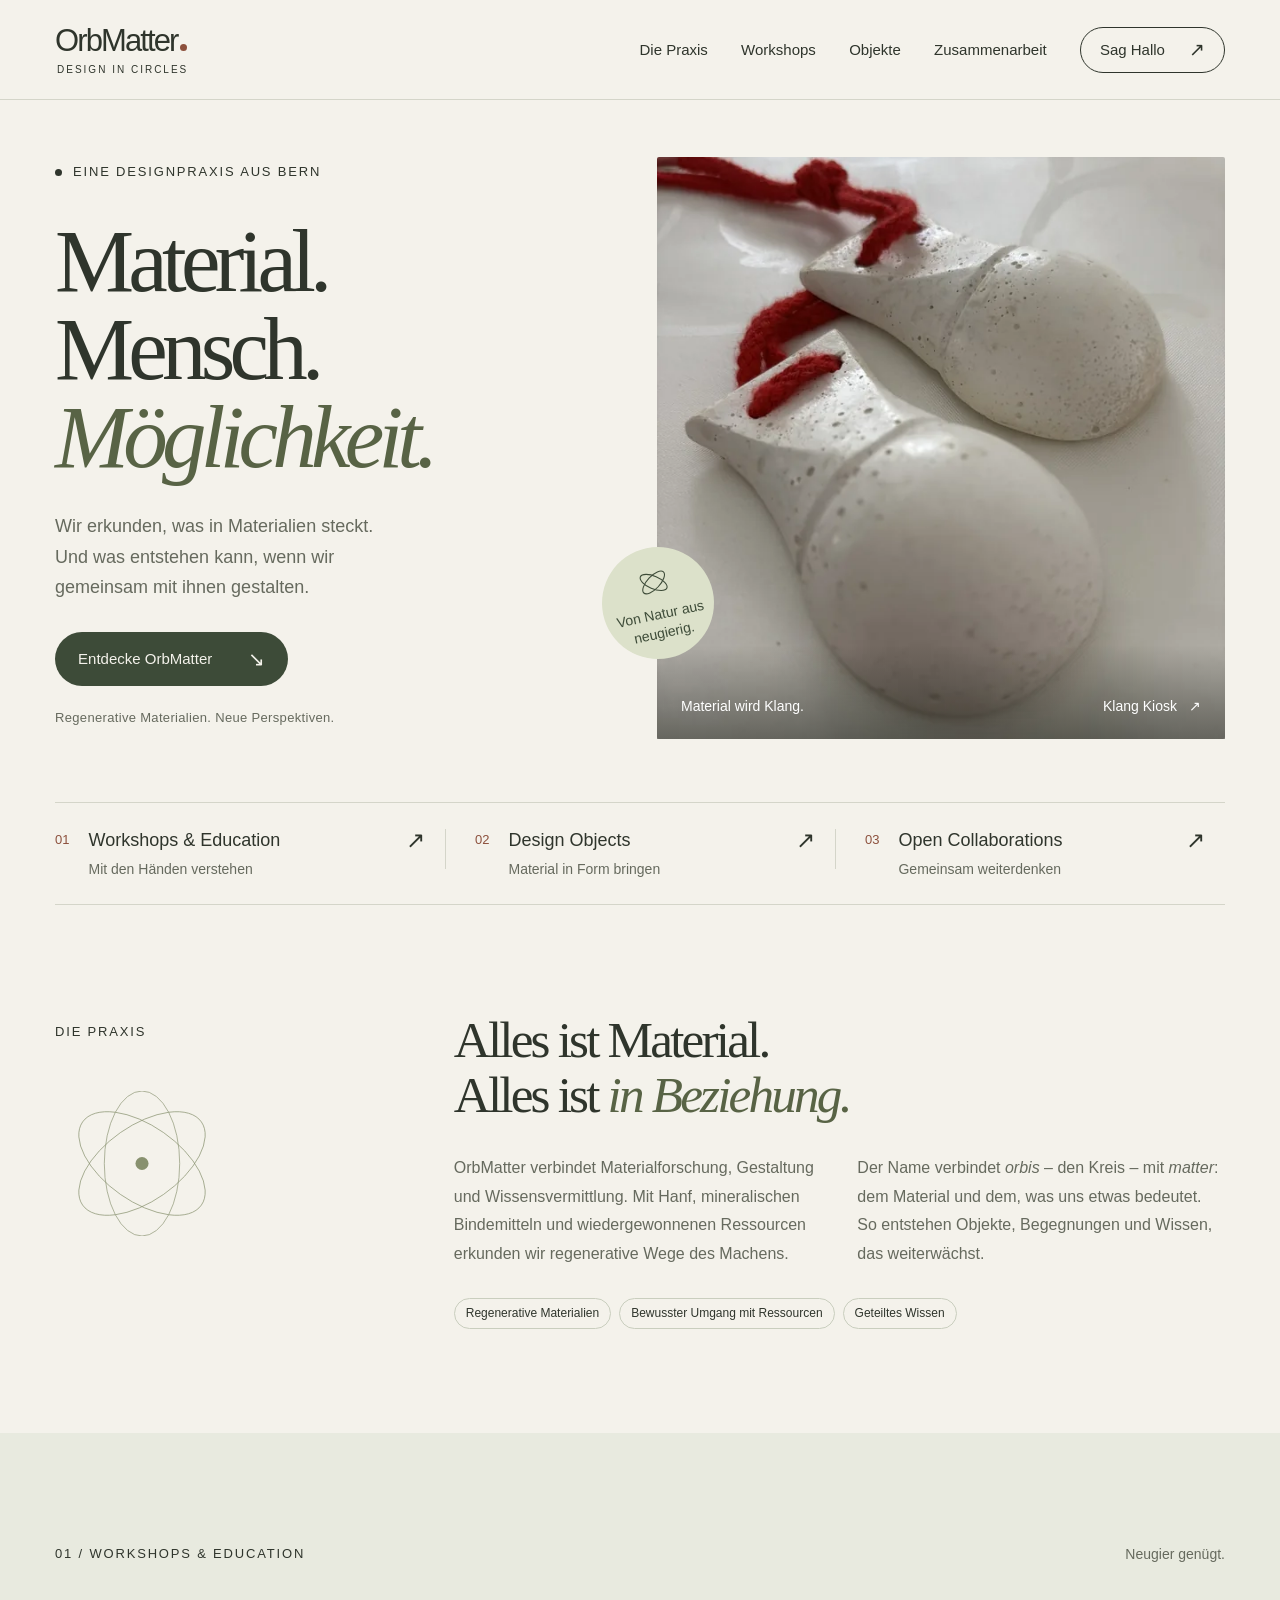
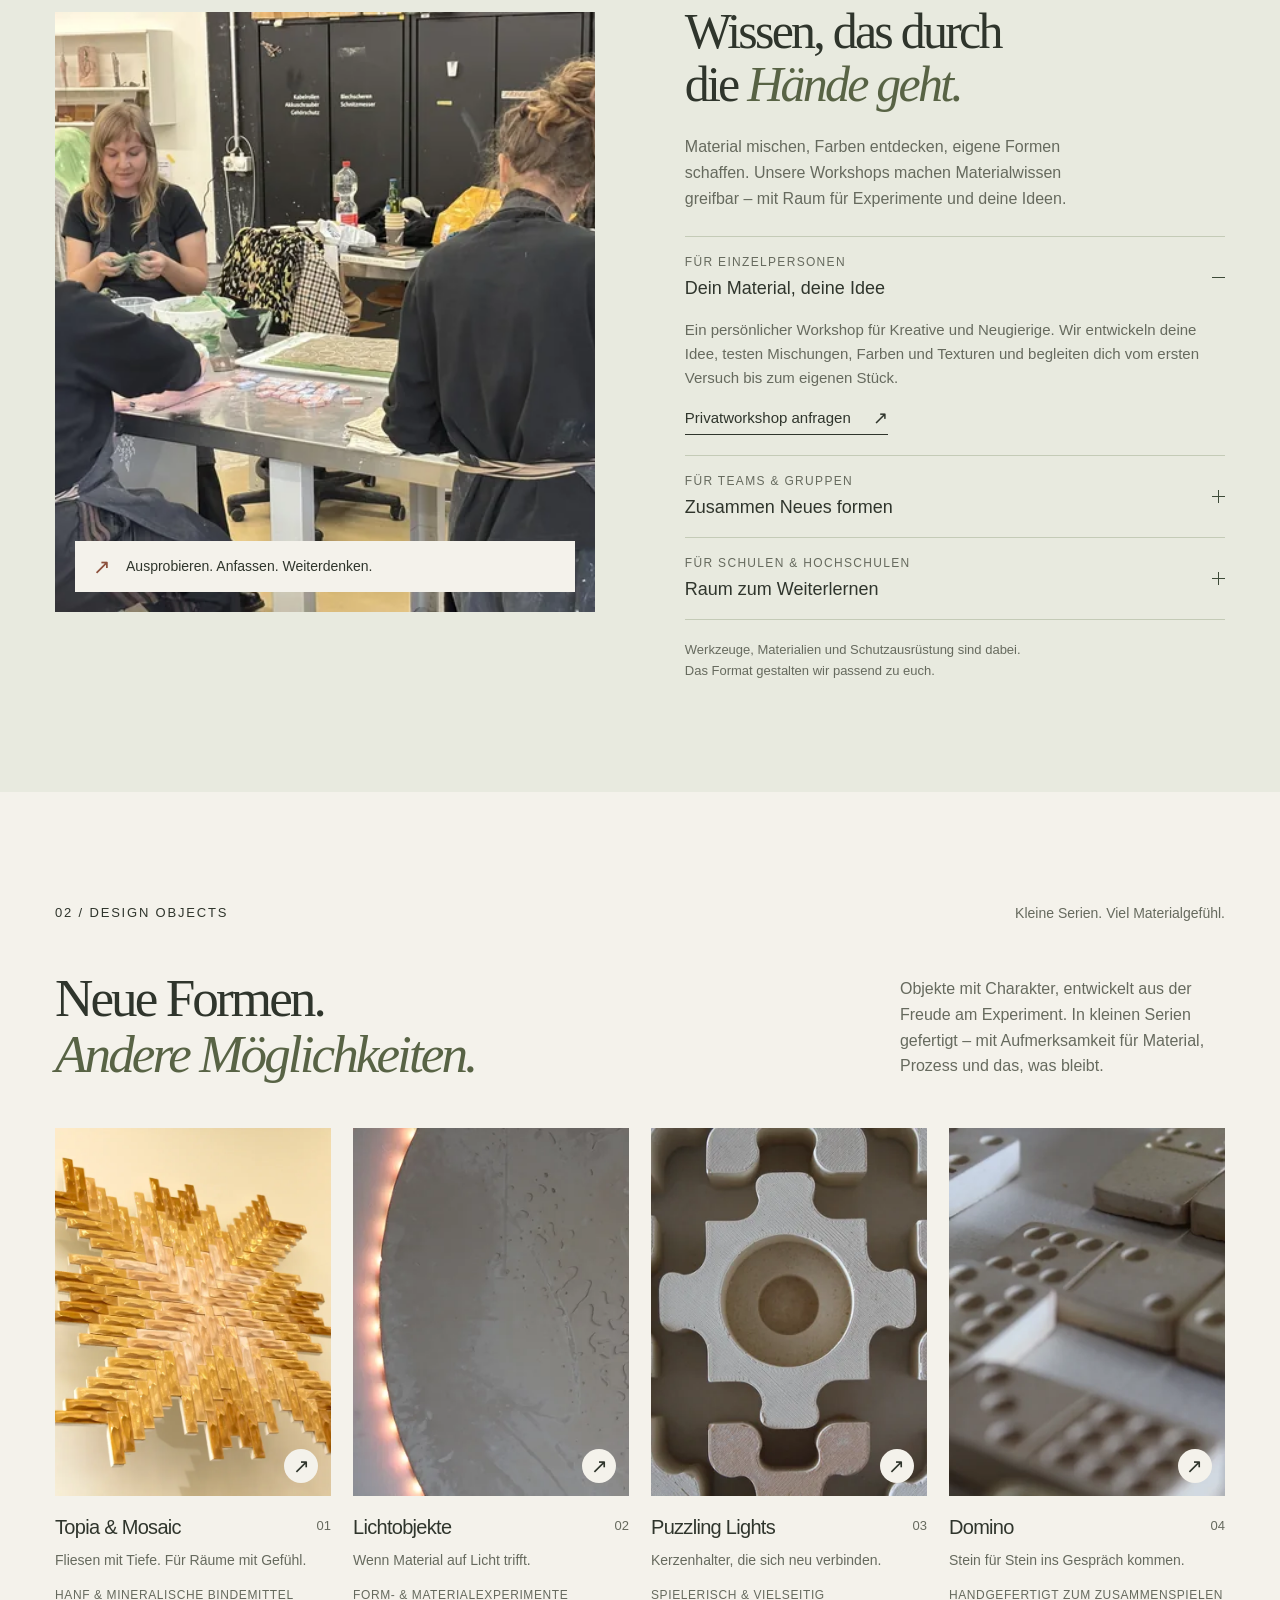
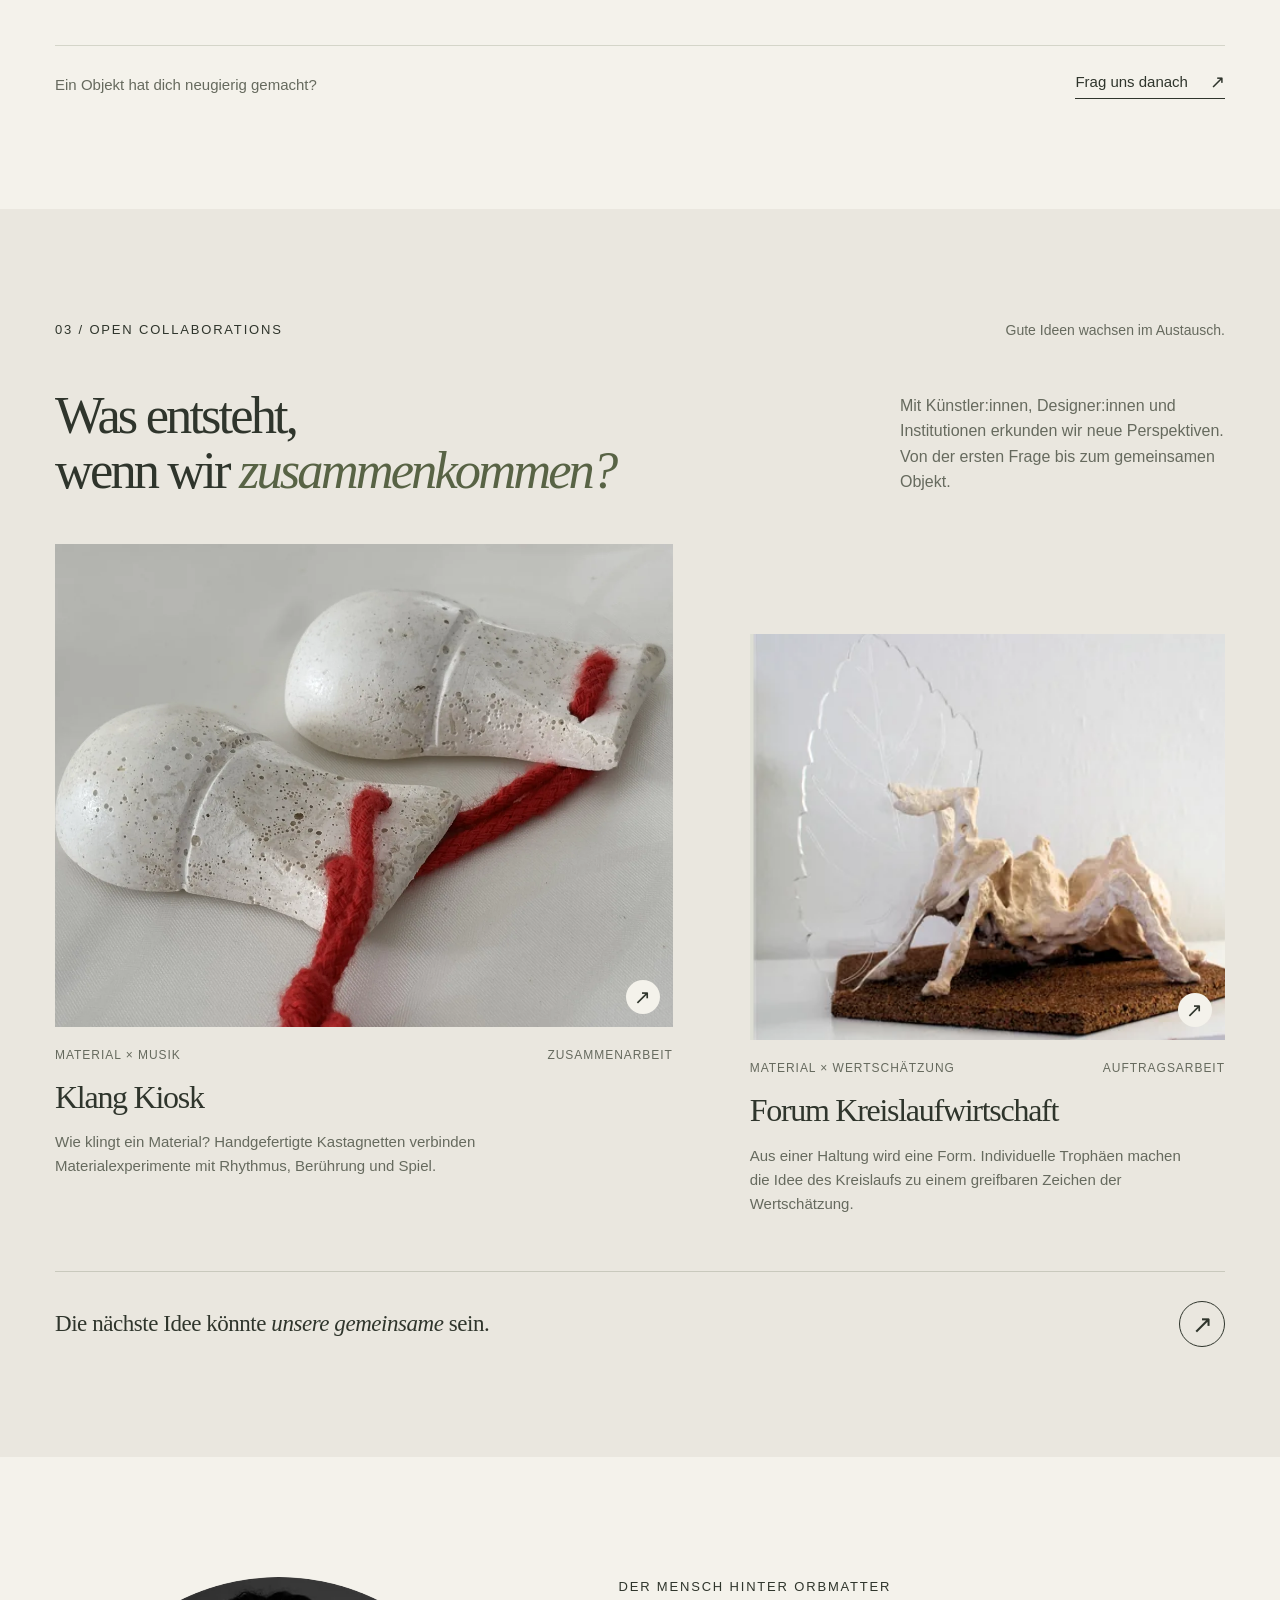
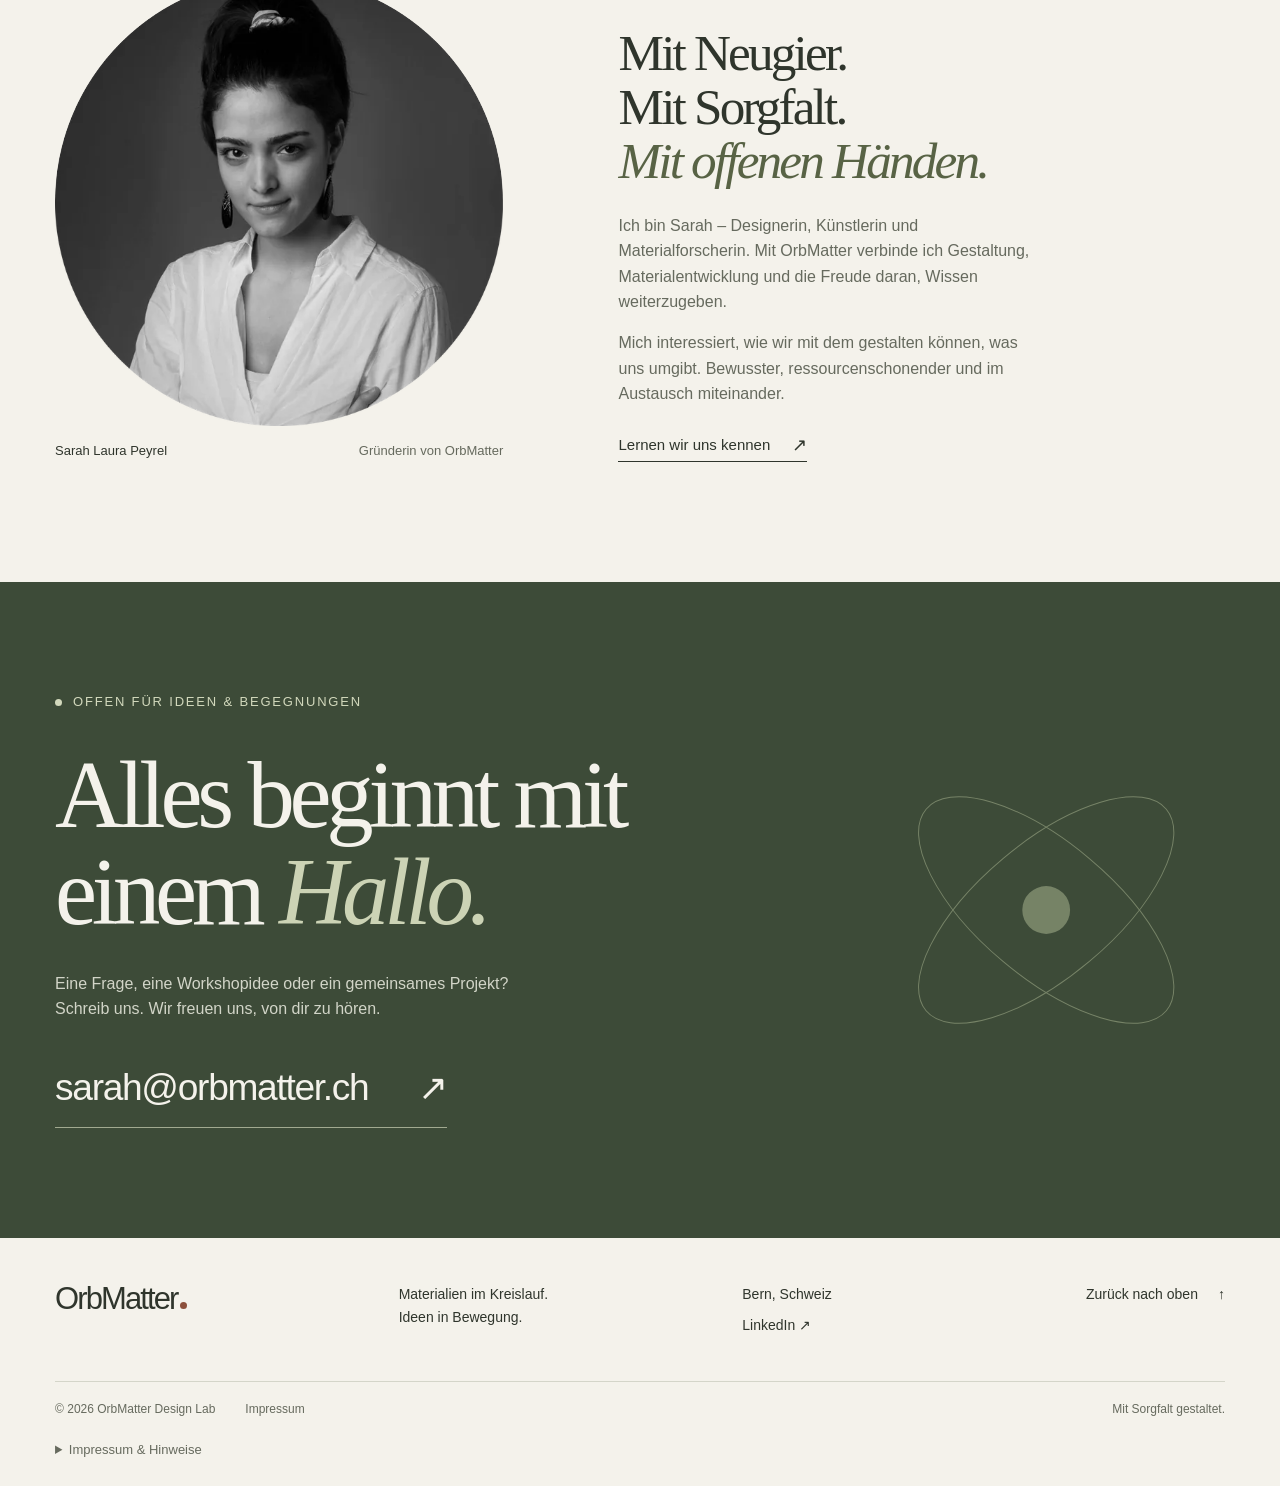
==== index.html @ bc2c63b6 "init" ====
<!doctype html>
<html lang="de-CH">
<head>
  <meta charset="utf-8">
  <meta name="viewport" content="width=device-width, initial-scale=1">
  <meta name="theme-color" content="#f4f2eb">
  <title>OrbMatter — Material. Mensch. Möglichkeit.</title>
  <meta name="description" content="OrbMatter ist eine Designpraxis in Bern. Entdecke Workshops, Designobjekte und kreative Zusammenarbeit rund um regenerative Materialien.">
  <meta property="og:type" content="website">
  <meta property="og:locale" content="de_CH">
  <meta property="og:title" content="OrbMatter — Material. Mensch. Möglichkeit.">
  <meta property="og:description" content="Regenerative Materialien. Gemeinsames Lernen. Neue Perspektiven. Eine Designpraxis aus Bern.">
  <link rel="icon" href="assets/favicon.svg" type="image/svg+xml">
  <link rel="stylesheet" href="styles.css">
  <script src="script.js" defer></script>
</head>
<body>
  <a class="skip-link" href="#main">Zum Inhalt springen</a>
  <header class="site-header">
    <a class="brand" href="#start" aria-label="OrbMatter — Startseite">OrbMatter<span class="brand-dot" aria-hidden="true"></span><span class="brand-sub">DESIGN IN CIRCLES</span></a>
    <button class="menu-toggle" type="button" aria-expanded="false" aria-controls="navigation"><span>Menü</span><span class="menu-icon" aria-hidden="true"></span></button>
    <nav class="navigation" id="navigation" aria-label="Hauptnavigation">
      <a href="#praxis">Die Praxis</a>
      <a href="#workshops">Workshops</a>
      <a href="#objekte">Objekte</a>
      <a href="#zusammenarbeit">Zusammenarbeit</a>
      <a class="nav-contact" href="#kontakt">Sag Hallo <span aria-hidden="true">↗</span></a>
    </nav>
  </header>

  <main id="main">
    <section class="hero section-shell" id="start" aria-labelledby="hero-title">
      <div class="hero-copy">
        <p class="eyebrow"><span class="status-dot" aria-hidden="true"></span> Eine Designpraxis aus Bern</p>
        <h1 id="hero-title">Material.<br>Mensch.<br><em>Möglichkeit.</em></h1>
        <p class="hero-intro">Wir erkunden, was in Materialien steckt.<br>Und was entstehen kann, wenn wir<br class="desktop-break"> gemeinsam mit ihnen gestalten.</p>
        <a class="button button-dark" href="#angebote">Entdecke OrbMatter <span aria-hidden="true">↘</span></a>
        <p class="hero-note">Regenerative Materialien. Neue Perspektiven.</p>
      </div>
      <figure class="hero-visual">
        <img src="assets/images/klang-kiosk-portrait.webp" srcset="assets/images/klang-kiosk-portrait-640.webp 640w, assets/images/klang-kiosk-portrait.webp 1280w" sizes="(max-width: 760px) 100vw, 50vw" alt="Handgefertigte, hell gesprenkelte Kastagnetten mit roter Kordel für Klang Kiosk" width="1280" height="1707" fetchpriority="high">
        <figcaption><span>Material wird Klang.</span><a href="#zusammenarbeit">Klang Kiosk <span aria-hidden="true">↗</span></a></figcaption>
        <div class="round-note" aria-hidden="true"><svg viewBox="0 0 40 40"><ellipse cx="20" cy="20" rx="16" ry="7" transform="rotate(-35 20 20)"/><ellipse cx="20" cy="20" rx="16" ry="7" transform="rotate(35 20 20)"/></svg><span>Von Natur aus<br>neugierig.</span></div>
      </figure>
    </section>

    <nav class="practice-links section-shell" id="angebote" aria-label="Unsere drei Bereiche">
      <a href="#workshops"><span class="index">01</span><span>Workshops &amp; Education<small>Mit den Händen verstehen</small></span><span class="link-arrow" aria-hidden="true">↗</span></a>
      <a href="#objekte"><span class="index">02</span><span>Design Objects<small>Material in Form bringen</small></span><span class="link-arrow" aria-hidden="true">↗</span></a>
      <a href="#zusammenarbeit"><span class="index">03</span><span>Open Collaborations<small>Gemeinsam weiterdenken</small></span><span class="link-arrow" aria-hidden="true">↗</span></a>
    </nav>

    <section class="philosophy section-shell section-space" id="praxis" aria-labelledby="praxis-title">
      <div class="section-aside"><p class="eyebrow">Die Praxis</p><svg class="orbit-drawing" viewBox="0 0 240 200" aria-hidden="true"><ellipse cx="120" cy="100" rx="100" ry="52" transform="rotate(-35 120 100)"/><ellipse cx="120" cy="100" rx="100" ry="52" transform="rotate(35 120 100)"/><ellipse cx="120" cy="100" rx="100" ry="52" transform="rotate(90 120 100)"/><circle cx="120" cy="100" r="9"/></svg></div>
      <div class="philosophy-copy"><h2 id="praxis-title">Alles ist Material.<br>Alles ist <em>in Beziehung.</em></h2><div class="philosophy-columns"><p>OrbMatter verbindet Materialforschung, Gestaltung und Wissensvermittlung. Mit Hanf, mineralischen Bindemitteln und wiedergewonnenen Ressourcen erkunden wir regenerative Wege des Machens.</p><p>Der Name verbindet <em>orbis</em> – den Kreis – mit <em>matter</em>: dem Material und dem, was uns etwas bedeutet. So entstehen Objekte, Begegnungen und Wissen, das weiterwächst.</p></div><div class="material-tags"><span>Regenerative Materialien</span><span>Bewusster Umgang mit Ressourcen</span><span>Geteiltes Wissen</span></div></div>
    </section>

    <section class="workshops section-space" id="workshops" aria-labelledby="workshops-title">
      <div class="section-shell">
        <div class="section-heading"><p class="eyebrow">01 / Workshops &amp; Education</p><span class="small-note">Neugier genügt.</span></div>
        <div class="workshop-layout">
          <div class="workshop-visual"><img src="assets/images/workshop-group.webp" srcset="assets/images/workshop-group-640.webp 640w, assets/images/workshop-group.webp 1280w" sizes="(max-width: 760px) 100vw, 45vw" alt="Teilnehmende erkunden Materialien gemeinsam am Arbeitstisch im Atelier" width="1280" height="960" loading="lazy"><div class="photo-note"><span class="tiny-orbit" aria-hidden="true">↗</span> Ausprobieren. Anfassen. Weiterdenken.</div></div>
          <div class="workshop-copy"><h2 id="workshops-title">Wissen, das durch<br>die <em>Hände geht.</em></h2><p>Material mischen, Farben entdecken, eigene Formen schaffen. Unsere Workshops machen Materialwissen greifbar – mit Raum für Experimente und deine Ideen.</p>
            <div class="workshop-options">
              <details open><summary><span><small>Für Einzelpersonen</small>Dein Material, deine Idee</span><span class="details-icon" aria-hidden="true"></span></summary><div class="details-content"><p>Ein persönlicher Workshop für Kreative und Neugierige. Wir entwickeln deine Idee, testen Mischungen, Farben und Texturen und begleiten dich vom ersten Versuch bis zum eigenen Stück.</p><a class="text-link" href="mailto:sarah@orbmatter.ch?subject=Anfrage%20Privatworkshop">Privatworkshop anfragen <span aria-hidden="true">↗</span></a></div></details>
              <details><summary><span><small>Für Teams &amp; Gruppen</small>Zusammen Neues formen</span><span class="details-icon" aria-hidden="true"></span></summary><div class="details-content"><p>Ein gemeinsames Materialerlebnis für Teams, Unternehmen und Organisationen. In Gruppen von 5 bis 10 Personen erkundet ihr Hanf und mineralische Materialien, experimentiert mit Farbe und gestaltet eigene Objekte.</p><a class="text-link" href="mailto:sarah@orbmatter.ch?subject=Anfrage%20Gruppenworkshop">Gruppenworkshop anfragen <span aria-hidden="true">↗</span></a></div></details>
              <details><summary><span><small>Für Schulen &amp; Hochschulen</small>Raum zum Weiterlernen</span><span class="details-icon" aria-hidden="true"></span></summary><div class="details-content"><p>Modulare Bildungsangebote zwischen Design, Materialforschung und Kreislaufdenken. Inhalte, Dauer und Methoden stimmen wir auf eure Zielgruppe und Lernziele ab.</p><a class="text-link" href="mailto:sarah@orbmatter.ch?subject=Anfrage%20Bildungsangebot">Bildungsangebot anfragen <span aria-hidden="true">↗</span></a></div></details>
            </div>
            <p class="workshop-footnote">Werkzeuge, Materialien und Schutzausrüstung sind dabei.<br>Das Format gestalten wir passend zu euch.</p>
          </div>
        </div>
      </div>
    </section>

    <section class="objects section-shell section-space" id="objekte" aria-labelledby="objects-title">
      <div class="section-heading"><p class="eyebrow">02 / Design Objects</p><span class="small-note">Kleine Serien. Viel Materialgefühl.</span></div>
      <div class="intro-row"><h2 id="objects-title">Neue Formen.<br><em>Andere Möglichkeiten.</em></h2><p>Objekte mit Charakter, entwickelt aus der Freude am Experiment. In kleinen Serien gefertigt – mit Aufmerksamkeit für Material, Prozess und das, was bleibt.</p></div>
      <div class="object-grid">
        <article class="object-card"><a class="image-link" href="assets/images/topia.webp" data-gallery="topia" aria-label="Topia — Bilder und Details ansehen"><img src="assets/images/topia.webp" srcset="assets/images/topia-640.webp 640w, assets/images/topia.webp 1280w" sizes="(max-width: 600px) 85vw, (max-width: 1000px) 44vw, 23vw" alt="Skulpturale Topia-Fliesen als sternförmige Wandkomposition" width="1280" height="853" loading="lazy"><span class="image-action" aria-hidden="true">↗</span></a><div class="object-title"><h3>Topia &amp; Mosaic</h3><span>01</span></div><p>Fliesen mit Tiefe. Für Räume mit Gefühl.</p><span class="object-material">Hanf &amp; mineralische Bindemittel</span></article>
        <article class="object-card"><a class="image-link" href="assets/images/lighting.webp" data-gallery="lighting" aria-label="Lichtobjekte — Bilder und Details ansehen"><img src="assets/images/lighting.webp" srcset="assets/images/lighting-640.webp 640w, assets/images/lighting.webp 1280w" sizes="(max-width: 600px) 85vw, (max-width: 1000px) 44vw, 23vw" alt="Experimentelles Lichtobjekt aus der Designpraxis von OrbMatter" width="1280" height="853" loading="lazy"><span class="image-action" aria-hidden="true">↗</span></a><div class="object-title"><h3>Lichtobjekte</h3><span>02</span></div><p>Wenn Material auf Licht trifft.</p><span class="object-material">Form- &amp; Materialexperimente</span></article>
        <article class="object-card"><a class="image-link" href="assets/images/puzzling-lights.webp" data-gallery="puzzling" aria-label="Puzzling Lights — Bilder und Details ansehen"><img src="assets/images/puzzling-lights.webp" srcset="assets/images/puzzling-lights-640.webp 640w, assets/images/puzzling-lights.webp 1280w" sizes="(max-width: 600px) 85vw, (max-width: 1000px) 44vw, 23vw" alt="Helle, ineinandergreifende Kerzenhalter mit organischen Puzzleformen" width="1280" height="853" loading="lazy"><span class="image-action" aria-hidden="true">↗</span></a><div class="object-title"><h3>Puzzling Lights</h3><span>03</span></div><p>Kerzenhalter, die sich neu verbinden.</p><span class="object-material">Spielerisch &amp; vielseitig</span></article>
        <article class="object-card"><a class="image-link" href="assets/images/domino.webp" data-gallery="domino" aria-label="Domino — Bilder und Details ansehen"><img src="assets/images/domino.webp" srcset="assets/images/domino-640.webp 640w, assets/images/domino.webp 1280w" sizes="(max-width: 600px) 85vw, (max-width: 1000px) 44vw, 23vw" alt="Handgefertigte Dominosteine mit hellen, taktilen Oberflächen" width="1280" height="853" loading="lazy"><span class="image-action" aria-hidden="true">↗</span></a><div class="object-title"><h3>Domino</h3><span>04</span></div><p>Stein für Stein ins Gespräch kommen.</p><span class="object-material">Handgefertigt zum Zusammenspielen</span></article>
      </div>
      <div class="objects-footer"><p>Ein Objekt hat dich neugierig gemacht?</p><a class="text-link" href="mailto:sarah@orbmatter.ch?subject=Anfrage%20Designobjekte">Frag uns danach <span aria-hidden="true">↗</span></a></div>
    </section>

    <section class="collaborations section-space" id="zusammenarbeit" aria-labelledby="collab-title">
      <div class="section-shell"><div class="section-heading"><p class="eyebrow">03 / Open Collaborations</p><span class="small-note">Gute Ideen wachsen im Austausch.</span></div>
        <div class="intro-row"><h2 id="collab-title">Was entsteht,<br>wenn wir <em>zusammenkommen?</em></h2><p>Mit Künstler:innen, Designer:innen und Institutionen erkunden wir neue Perspektiven. Von der ersten Frage bis zum gemeinsamen Objekt.</p></div>
        <div class="collab-grid">
          <article class="collab-card"><a class="image-link" href="assets/images/klang-kiosk.webp" data-gallery="klang" aria-label="Klang Kiosk — Projektbilder ansehen"><img src="assets/images/klang-kiosk.webp" srcset="assets/images/klang-kiosk-640.webp 640w, assets/images/klang-kiosk.webp 1280w" sizes="(max-width: 760px) 100vw, 56vw" alt="Zwei handgefertigte Kastagnetten mit roten Kordeln für Klang Kiosk" width="1280" height="960" loading="lazy"><span class="image-action" aria-hidden="true">↗</span></a><div class="project-meta"><span>Material × Musik</span><span>Zusammenarbeit</span></div><h3>Klang Kiosk</h3><p>Wie klingt ein Material? Handgefertigte Kastagnetten verbinden Materialexperimente mit Rhythmus, Berührung und Spiel.</p></article>
          <article class="collab-card collab-card-offset"><a class="image-link" href="assets/images/trophies.webp" data-gallery="trophies" aria-label="Forum Kreislaufwirtschaft — Projektbilder ansehen"><img src="assets/images/trophies.webp" srcset="assets/images/trophies-640.webp 640w, assets/images/trophies.webp 1280w" sizes="(max-width: 760px) 100vw, 36vw" alt="Skulpturales Trophy Design von OrbMatter für das Forum Kreislaufwirtschaft" width="1280" height="720" loading="lazy"><span class="image-action" aria-hidden="true">↗</span></a><div class="project-meta"><span>Material × Wertschätzung</span><span>Auftragsarbeit</span></div><h3>Forum Kreislaufwirtschaft</h3><p>Aus einer Haltung wird eine Form. Individuelle Trophäen machen die Idee des Kreislaufs zu einem greifbaren Zeichen der Wertschätzung.</p></article>
        </div>
        <a class="collab-invitation" href="mailto:sarah@orbmatter.ch?subject=Idee%20f%C3%BCr%20eine%20Zusammenarbeit"><span>Die nächste Idee könnte <em>unsere gemeinsame</em> sein.</span><span class="circle-arrow" aria-hidden="true">↗</span></a>
      </div>
    </section>

    <section class="about section-shell section-space" aria-labelledby="about-title">
      <figure class="founder-photo"><img src="assets/images/sarah-peyrel.webp" srcset="assets/images/sarah-peyrel-640.webp 640w, assets/images/sarah-peyrel.webp 1280w" sizes="(max-width: 760px) 90vw, 34vw" alt="Sarah Laura Peyrel, Gründerin von OrbMatter" width="1280" height="1280" loading="lazy"><figcaption>Sarah Laura Peyrel <span>Gründerin von OrbMatter</span></figcaption></figure>
      <div class="about-copy"><p class="eyebrow">Der Mensch hinter OrbMatter</p><h2 id="about-title">Mit Neugier.<br>Mit Sorgfalt.<br><em>Mit offenen Händen.</em></h2><p>Ich bin Sarah – Designerin, Künstlerin und Materialforscherin. Mit OrbMatter verbinde ich Gestaltung, Materialentwicklung und die Freude daran, Wissen weiterzugeben.</p><p>Mich interessiert, wie wir mit dem gestalten können, was uns umgibt. Bewusster, ressourcenschonender und im Austausch miteinander.</p><a class="text-link" href="https://www.linkedin.com/in/sarah-laura-peyrel/" target="_blank" rel="noopener noreferrer">Lernen wir uns kennen <span class="sr-only">auf LinkedIn (neuer Tab)</span><span aria-hidden="true">↗</span></a></div>
    </section>

    <section class="contact section-space" id="kontakt" aria-labelledby="contact-title"><div class="section-shell contact-inner"><p class="eyebrow"><span class="status-dot" aria-hidden="true"></span> Offen für Ideen &amp; Begegnungen</p><h2 id="contact-title">Alles beginnt mit<br>einem <em>Hallo.</em></h2><p>Eine Frage, eine Workshopidee oder ein gemeinsames Projekt?<br>Schreib uns. Wir freuen uns, von dir zu hören.</p><a class="contact-email" href="mailto:sarah@orbmatter.ch">sarah@orbmatter.ch <span aria-hidden="true">↗</span></a><svg class="contact-orbit" viewBox="0 0 240 240" aria-hidden="true"><ellipse cx="120" cy="120" rx="105" ry="45" transform="rotate(-40 120 120)"/><ellipse cx="120" cy="120" rx="105" ry="45" transform="rotate(40 120 120)"/><circle cx="120" cy="120" r="16"/></svg></div></section>
  </main>

  <footer class="site-footer section-shell"><div class="footer-top"><a class="brand" href="#start" aria-label="OrbMatter — zurück zum Anfang">OrbMatter<span class="brand-dot" aria-hidden="true"></span></a><p>Materialien im Kreislauf.<br>Ideen in Bewegung.</p><div><span>Bern, Schweiz</span><a href="https://www.linkedin.com/in/sarah-laura-peyrel/" target="_blank" rel="noopener noreferrer">LinkedIn <span class="sr-only">(neuer Tab)</span><span aria-hidden="true">↗</span></a></div><a class="back-top" href="#start">Zurück nach oben <span aria-hidden="true">↑</span></a></div><div class="footer-bottom"><span>© <span id="year">2026</span> OrbMatter Design Lab</span><a href="#impressum" id="legal-link">Impressum</a><span>Mit Sorgfalt gestaltet.</span></div>
    <details class="legal" id="impressum"><summary>Impressum &amp; Hinweise</summary><div><p><strong>OrbMatter Design Lab</strong><br>Sarah Laura Peyrel<br>Bern, Schweiz<br><a href="mailto:sarah@orbmatter.ch">sarah@orbmatter.ch</a></p><p>© OrbMatter Design Lab. Alle Rechte vorbehalten.</p><p>Diese Website verwendet keine Analyse-Tools, Tracking-Cookies oder eingebetteten Social-Media-Inhalte. Bei einer Kontaktaufnahme per E-Mail werden deine Angaben zur Bearbeitung der Anfrage verwendet. Externe Links öffnen die Website des jeweiligen Anbieters.</p><p>Hosting bei Veröffentlichung über GitHub Pages: GitHub. Informationen zur Datenverarbeitung findest du in der <a href="https://docs.github.com/en/site-policy/privacy-policies/github-general-privacy-statement" target="_blank" rel="noopener noreferrer">Datenschutzerklärung von GitHub<span class="sr-only"> (neuer Tab)</span></a>.</p></div></details>
  </footer>

  <dialog class="gallery-dialog" id="gallery-dialog" aria-labelledby="gallery-title"><button class="dialog-close" type="button" aria-label="Galerie schliessen">×</button><div class="gallery-layout"><div class="gallery-stage"><img id="gallery-image" src="assets/images/topia.webp" alt="" width="1280" height="853"><div class="gallery-controls"><button type="button" id="gallery-prev" aria-label="Vorheriges Bild">←</button><span id="gallery-count" aria-live="polite" aria-atomic="true"></span><button type="button" id="gallery-next" aria-label="Nächstes Bild">→</button></div></div><div class="gallery-info"><p class="eyebrow" id="gallery-category"></p><h2 id="gallery-title"></h2><p id="gallery-description"></p><a class="text-link" id="gallery-inquiry" href="mailto:sarah@orbmatter.ch">Darüber sprechen <span aria-hidden="true">↗</span></a></div></div></dialog>
</body>
</html>
---- styles.css ----
/* OrbMatter — build-free, locally hosted assets, mobile-first enhancements. */
:root{--paper:#f4f2eb;--ink:#2f352c;--muted:#666a5e;--green:#3d4b38;--sage:#e8eadf;--line:#d4d5c9;--clay:#8c503c;--serif:Georgia,'Times New Roman',serif;--sans:'Helvetica Neue',Helvetica,Arial,sans-serif;--gutter:clamp(22px,4.3vw,80px);--max:1440px}
*,*::before,*::after{box-sizing:border-box}
html{scroll-behavior:smooth;scroll-padding-top:110px}
body{margin:0;background:var(--paper);color:var(--ink);font-family:var(--sans);font-size:18px;line-height:1.6;-webkit-font-smoothing:antialiased}
body.modal-open{overflow:hidden}
::selection{background:#cdd3b8;color:var(--ink)}
button,a,input,summary{-webkit-tap-highlight-color:transparent}
a{color:inherit;text-decoration:none}
button{font:inherit;color:inherit;cursor:pointer}
img{display:block;width:100%;height:auto}
figure,p,h1,h2,h3{margin:0}
button:focus-visible,a:focus-visible,summary:focus-visible{outline:2px solid var(--clay);outline-offset:6px}
h1,h2{font-family:var(--serif);font-weight:400;letter-spacing:-.055em;line-height:1.06;text-wrap:balance}
h2{font-size:clamp(40px,4.15vw,66px)}
h1 em,h2 em{font-weight:400;color:#586345}
h3{font-size:22px;font-weight:400;line-height:1.3;letter-spacing:-.035em}
.section-shell{width:min(100%,var(--max));margin-inline:auto;padding-inline:var(--gutter)}
.section-space{padding-block:110px}
.eyebrow{font-size:13px;letter-spacing:.14em;text-transform:uppercase;font-weight:500;display:flex;align-items:center;gap:11px}
.status-dot{width:7px;height:7px;border-radius:50%;background:currentColor;display:inline-block;flex-shrink:0}
.sr-only{position:absolute;width:1px;height:1px;padding:0;margin:-1px;overflow:hidden;clip:rect(0,0,0,0);white-space:nowrap;border:0}
.skip-link{position:fixed;left:20px;top:-80px;background:var(--green);color:white;padding:12px 20px;z-index:100}
.skip-link:focus{top:15px}
.site-header{position:sticky;top:0;z-index:20;display:flex;align-items:center;justify-content:space-between;gap:30px;min-height:100px;padding:20px var(--gutter);background:rgba(244,242,235,.96);border-bottom:1px solid var(--line);backdrop-filter:blur(12px)}
.brand{position:relative;font-size:31px;font-weight:500;line-height:1;letter-spacing:-1.9px;white-space:nowrap}
.brand-dot{display:inline-block;width:7px;height:7px;background:var(--clay);border-radius:50%;margin-left:3px}
.brand-sub{display:block;font-size:10px;letter-spacing:.2em;line-height:1;margin-top:9px;padding-left:2px;font-weight:400}
.navigation{display:flex;align-items:center;gap:clamp(20px,2.6vw,42px);font-size:15px}
.navigation>a{padding-block:8px;position:relative}
.navigation>a:not(.nav-contact)::after{content:'';position:absolute;bottom:1px;left:0;width:100%;height:1px;background:var(--ink);transform:scaleX(0);transform-origin:left;transition:transform .2s}
.navigation>a:hover::after,.navigation>a[aria-current='location']::after{transform:scaleX(1)}
.navigation .nav-contact{border:1px solid var(--ink);border-radius:30px;padding:10px 19px;display:flex;align-items:center;gap:24px;transition:background .2s,color .2s}
.nav-contact:hover{background:var(--green);color:var(--paper)}
.nav-contact span{font-size:19px;line-height:1}
.menu-toggle{display:none}
.hero{display:grid;grid-template-columns:1fr 1fr;gap:34px;padding-top:40px;padding-bottom:45px;align-items:center}
.hero-copy{padding:22px 0 28px}
.hero .eyebrow{margin-bottom:34px}
.hero h1{font-size:clamp(60px,6.95vw,108px);letter-spacing:-.065em;line-height:.99}
.hero-intro{font-size:18px;line-height:1.7;color:var(--muted);margin-top:30px}
.button{display:inline-flex;align-items:center;justify-content:space-between;gap:36px;padding:15px 23px;border-radius:32px;font-size:15px;transition:background .2s,transform .2s}
.button-dark{background:var(--green);color:var(--paper)}
.button-dark:hover{background:#253221;transform:translateY(-2px)}
.button span{font-size:20px;line-height:1}
.hero .button{margin-top:29px}
.hero-note{margin-top:22px;color:var(--muted);font-size:13px;letter-spacing:.025em}
.hero-visual{position:relative;min-width:0}
.hero-visual>img{height:clamp(520px,45.5vw,660px);object-fit:cover;object-position:center 49%;border-radius:2px}
.hero-visual figcaption{flex-wrap:wrap;position:absolute;bottom:0;left:0;right:0;display:flex;justify-content:space-between;gap:15px;padding:50px 24px 22px;background:linear-gradient(transparent,rgba(27,30,24,.48));color:white;font-size:14px}
.hero-visual figcaption>a{display:flex;gap:12px;align-items:center}
.hero-visual figcaption a:hover{text-decoration:underline;text-underline-offset:4px}
.round-note{position:absolute;left:-55px;bottom:80px;width:112px;height:112px;background:#dce1ca;border-radius:50%;display:flex;flex-direction:column;justify-content:center;align-items:center;transform:rotate(-12deg);color:var(--green);font-size:14px;text-align:center;line-height:1.35}
.round-note svg{width:36px;fill:none;stroke:currentColor;stroke-width:1.2;margin-bottom:5px}
.practice-links{display:grid;grid-template-columns:repeat(3,1fr);padding-block:0}
.practice-links>a{border-top:1px solid var(--line);border-bottom:1px solid var(--line);padding:25px 20px 25px 0;display:flex;gap:19px;align-items:flex-start;font-size:18px;line-height:1.4;transition:color .2s}
.practice-links>a+a{padding-left:30px;position:relative}
.practice-links>a+a::before{content:'';position:absolute;height:40px;width:1px;left:0;top:26px;background:var(--line)}
.index{font-size:13px;color:var(--clay);padding-top:3px}
.practice-links small{display:block;color:var(--muted);font-size:14px;margin-top:7px}
.link-arrow{font-size:23px;line-height:1.1;margin-left:auto;transition:transform .2s}
.practice-links>a:hover{color:var(--clay)}
.practice-links>a:hover .link-arrow{transform:translate(3px,-3px)}
.philosophy{display:grid;grid-template-columns:1fr 2.15fr;gap:40px;padding-top:108px;padding-bottom:104px}
.section-aside .eyebrow{margin-top:9px}
.orbit-drawing{width:174px;margin-top:48px;fill:none;stroke:#88916f;stroke-width:.9}
.orbit-drawing circle{fill:#88916f;stroke:none}
.philosophy-copy h2{font-size:clamp(39px,4vw,62px)}
.philosophy-columns{display:grid;grid-template-columns:1fr 1fr;gap:36px;margin-top:32px;font-size:16px;color:var(--muted);line-height:1.8}
.material-tags{display:flex;flex-wrap:wrap;gap:8px;margin-top:29px}
.material-tags span{border:1px solid #c9cebe;border-radius:25px;font-size:12px;padding:5px 11px}
.section-heading{display:flex;align-items:center;justify-content:space-between;gap:20px;margin-bottom:46px}
.small-note{font-size:14px;color:var(--muted)}
.workshops{background:var(--sage)}
.workshop-layout{display:grid;grid-template-columns:1fr 1fr;gap:clamp(40px,7vw,108px);align-items:start}
.workshop-visual{position:relative}
.workshop-visual>img{height:600px;object-fit:cover;object-position:48% center}
.photo-note{position:absolute;bottom:20px;left:20px;right:20px;background:var(--paper);padding:14px 18px;font-size:14px;display:flex;align-items:center;gap:15px}
.tiny-orbit{font-size:21px;line-height:1;color:var(--clay)}
.workshop-copy h2{font-size:clamp(38px,3.9vw,61px);margin-top:-6px}
.workshop-copy>p{font-size:16px;color:var(--muted);margin-top:23px;max-width:420px}
.workshop-options{margin-top:25px;border-top:1px solid #c4cbb7}
.workshop-options details{border-bottom:1px solid #c4cbb7}
.workshop-options summary{list-style:none;cursor:pointer;padding:18px 0;display:flex;justify-content:space-between;align-items:center;gap:16px;font-size:18px;line-height:1.3}
summary::-webkit-details-marker{display:none}
.workshop-options summary small{display:block;text-transform:uppercase;font-size:12px;letter-spacing:.11em;margin-bottom:6px;color:var(--muted)}
.details-icon{width:13px;height:13px;position:relative;flex-shrink:0}
.details-icon::before,.details-icon::after{content:'';position:absolute;background:var(--green);top:6px;left:0;width:13px;height:1px}
.details-icon::after{transform:rotate(90deg);transition:transform .2s}
details[open] .details-icon::after{transform:rotate(0)}
.details-content{padding:0 25px 20px 0;font-size:15px;color:var(--muted)}
.details-content .text-link{margin-top:16px}
.text-link{display:inline-flex;gap:22px;justify-content:space-between;align-items:center;padding-bottom:4px;border-bottom:1px solid currentColor;font-size:15px;color:var(--ink)}
.text-link span[aria-hidden]{font-size:18px;transition:transform .2s;line-height:1}
.text-link:hover span[aria-hidden]{transform:translate(2px,-2px)}
.workshop-copy .workshop-footnote{font-size:13px;margin-top:20px}
.intro-row{display:flex;justify-content:space-between;align-items:flex-end;gap:50px;margin-bottom:45px}
.intro-row>p{max-width:325px;font-size:16px;color:var(--muted);padding-bottom:4px}
.object-grid{display:grid;grid-template-columns:repeat(4,minmax(0,1fr));gap:22px}
.image-link{display:block;position:relative;overflow:hidden;background:#dedfd5}
.image-link img{object-fit:cover;transition:transform .55s ease}
.image-link:hover img{transform:scale(1.035)}
.object-card .image-link{aspect-ratio:3/4}
.object-card img{height:100%}
.object-card [data-gallery='lighting'] img{object-position:12% center}
.image-action{position:absolute;bottom:13px;right:13px;display:flex;align-items:center;justify-content:center;background:var(--paper);height:34px;width:34px;border-radius:50%;font-size:20px;transition:background .2s,color .2s}
.image-link:hover .image-action{background:var(--green);color:var(--paper)}
.object-title{display:flex;align-items:center;justify-content:space-between;gap:10px;margin-top:18px}
.object-title h3{font-size:20px}
.object-title>span{font-size:13px;color:var(--muted)}
.object-card p{font-size:14px;margin-top:9px;color:var(--muted)}
.object-material{overflow-wrap:anywhere;display:block;margin-top:15px;font-size:12px;letter-spacing:.05em;text-transform:uppercase;color:var(--muted)}
.objects-footer{display:flex;justify-content:space-between;align-items:center;gap:25px;border-top:1px solid var(--line);margin-top:40px;padding-top:24px;font-size:15px;color:var(--muted)}
.collaborations{background:#eae7df}
.collaborations .intro-row{align-items:flex-end}
.collaborations h2{font-size:clamp(39px,4.1vw,62px)}
.collab-grid{display:grid;grid-template-columns:1.3fr 1fr;gap:clamp(32px,6vw,90px)}
.collab-card>.image-link{aspect-ratio:1.28}
.collab-card img{height:100%;object-fit:cover}
.collab-card-offset{padding-top:90px}
.collab-card-offset>.image-link{aspect-ratio:1.17}
.project-meta{display:flex;flex-wrap:wrap;justify-content:space-between;gap:16px;text-transform:uppercase;font-size:12px;letter-spacing:.08em;margin-top:19px;color:var(--muted)}
.collab-card h3{font-family:var(--serif);font-size:32px;margin-top:12px;letter-spacing:-.04em}
.collab-card>p{font-size:15px;margin-top:12px;max-width:450px;color:var(--muted)}
.collab-invitation{border-top:1px solid #c9c9bd;margin-top:55px;padding-top:29px;display:flex;align-items:center;justify-content:space-between;gap:25px;font-size:23px;font-family:var(--serif);letter-spacing:-.02em}
.circle-arrow{display:flex;align-items:center;justify-content:center;flex-shrink:0;width:46px;height:46px;border:1px solid var(--ink);border-radius:50%;font-size:25px;font-family:var(--sans);transition:background .2s,color .2s}
.collab-invitation:hover .circle-arrow{background:var(--green);color:var(--paper)}
.about{display:grid;grid-template-columns:.85fr 1.15fr;align-items:center;gap:clamp(60px,9vw,140px);padding-top:120px;padding-bottom:120px}
.founder-photo img{aspect-ratio:1;object-fit:cover;filter:grayscale(1);border-radius:50% 50% 2px 2px}
.founder-photo figcaption{display:flex;flex-wrap:wrap;justify-content:space-between;gap:15px;font-size:13px;margin-top:15px}
.founder-photo figcaption span{color:var(--muted)}
.about-copy .eyebrow{margin-bottom:28px}
.about h2{font-size:clamp(39px,4vw,62px)}
.about-copy>p:not(.eyebrow){max-width:425px;margin-top:24px;font-size:16px;color:var(--muted)}
.about-copy>p+p:not(.eyebrow){margin-top:15px}
.about-copy .text-link{margin-top:26px}
.contact{position:relative;background:var(--green);color:var(--paper);overflow:hidden}
.contact-inner{position:relative}
.contact .eyebrow{color:#d2d8bc;margin-bottom:34px}
.contact h2{font-size:clamp(65px,7.4vw,110px);line-height:1.03}
.contact h2 em{color:#ccd3b5}
.contact p:not(.eyebrow){font-size:16px;color:#d2d5c8;margin-top:29px}
.contact-email{display:inline-flex;align-items:center;justify-content:space-between;gap:50px;margin-top:36px;border-bottom:1px solid #a1a990;padding-bottom:10px;font-size:clamp(23px,2.9vw,40px);letter-spacing:-.035em}
.contact-email span{font-size:36px;transition:transform .2s}
.contact-email:hover span{transform:translate(3px,-3px)}
.contact-orbit{position:absolute;right:var(--gutter);top:50%;transform:translateY(-50%);width:28%;max-width:380px;fill:none;stroke:#95a180;stroke-width:.65;opacity:.65;pointer-events:none}
.contact-orbit circle{fill:#95a180;stroke:none}
.site-footer{padding-top:45px;padding-bottom:26px}
.footer-top{display:grid;grid-template-columns:1fr 1fr 1fr auto;gap:35px;align-items:start;padding-bottom:44px}
.footer-top p,.footer-top>div,.back-top{font-size:14px;line-height:1.65}
.footer-top>div{display:flex;flex-direction:column;gap:8px}
.footer-top>div a{width:fit-content}
.footer-top a:not(.brand):hover{text-decoration:underline;text-underline-offset:4px}
.back-top{display:flex;gap:20px}
.footer-bottom{flex-wrap:wrap;padding-top:18px;border-top:1px solid var(--line);display:flex;align-items:center;gap:30px;font-size:12px;color:var(--muted)}
.footer-bottom>span:last-child{margin-left:auto}
.footer-bottom>a:hover{text-decoration:underline}
.legal{font-size:14px;max-width:740px;margin-top:20px;color:var(--muted)}
.legal summary{cursor:pointer;font-size:13px;width:fit-content}
.legal>div{padding-block:20px;display:grid;gap:15px}
.legal a{text-decoration:underline;text-underline-offset:3px}
.gallery-dialog{max-width:1080px;width:calc(100% - 48px);max-height:calc(100dvh - 48px);padding:0;border:0;background:var(--paper);color:var(--ink);overflow:auto}
.gallery-dialog::backdrop{background:rgba(24,30,23,.8);backdrop-filter:blur(5px)}
.dialog-close{position:absolute;top:14px;right:14px;width:40px;height:40px;border:1px solid var(--line);background:var(--paper);border-radius:50%;z-index:2;font-size:28px;display:flex;align-items:center;justify-content:center;line-height:1}
.gallery-layout{display:grid;grid-template-columns:1.3fr 1fr}
.gallery-stage{background:#dedfd5;min-width:0}
.gallery-stage>img{height:min(65vh,650px);width:100%;object-fit:contain}
.gallery-controls{display:flex;justify-content:space-between;align-items:center;padding:12px 20px;font-size:14px;gap:20px}
.gallery-controls button{height:40px;width:40px;border:1px solid #babfae;background:transparent;border-radius:50%;font-size:20px}
.gallery-controls button:hover{background:var(--paper)}
.gallery-controls button:disabled{opacity:.4;cursor:default}
.gallery-info{min-width:0;overflow-wrap:break-word;align-self:center;padding:65px 40px}
.gallery-info h2{font-size:44px;margin-top:18px}
.gallery-info>p:not(.eyebrow){font-size:16px;color:var(--muted);margin-top:25px}
.gallery-info .text-link{margin-top:30px}
@media(min-width:1600px){.site-header{padding-inline:max(var(--gutter),calc((100vw - var(--max))/2 + var(--gutter)))}}
@media(max-width:1100px){.navigation{gap:20px;font-size:14px}.brand{font-size:28px}.hero h1{font-size:7.1vw}.hero-visual>img{height:540px}.hero-intro{font-size:16px}.practice-links>a{font-size:16px;gap:12px}.practice-links>a+a{padding-left:20px}.practice-links small{font-size:13px}.workshop-layout{gap:38px}.workshop-visual>img{height:580px}.object-grid{gap:16px}.object-title h3{font-size:18px}.intro-row>p{max-width:280px}.about{gap:65px}.collaborations .intro-row{display:block}.collaborations .intro-row>p{max-width:450px;margin-top:25px}.footer-top{gap:25px}}
@media(max-width:900px){.navigation{gap:15px}.navigation .nav-contact{padding:9px 13px;gap:12px}.brand{font-size:25px}.site-header{gap:15px;min-height:88px}.hero h1{font-size:7.3vw}.hero-visual>img{height:510px}.hero-note{font-size:12px}.practice-links>a{font-size:15px}.practice-links small{font-size:12px}.section-space{padding-block:80px}.philosophy{grid-template-columns:1fr 2.5fr;gap:20px}.philosophy-columns{gap:25px}.orbit-drawing{width:140px}.object-grid{grid-template-columns:repeat(2,minmax(0,1fr));gap:35px 24px}.object-card .image-link{aspect-ratio:1}.object-title h3{font-size:22px}.object-card p{font-size:15px}.intro-row{gap:30px}.workshop-copy h2{font-size:39px}.workshop-visual>img{height:620px}.founder-photo figcaption{flex-direction:column;gap:2px}.contact-orbit{width:27%}.footer-top{grid-template-columns:1fr 1fr 1fr}.back-top{grid-column:3;grid-row:2}.footer-top .brand{font-size:28px}.footer-top>p{grid-column:2;grid-row:1}.gallery-info{padding:65px 28px}}
@media(max-width:760px){html{scroll-padding-top:90px}.site-header{padding-block:17px;min-height:79px}.brand{font-size:29px}.brand-sub{font-size:10px;margin-top:7px}.menu-toggle{display:flex;gap:14px;align-items:center;min-height:42px;padding:0 6px;border:0;background:transparent;font-size:14px}.menu-icon{display:block;width:21px;height:12px;border-top:1px solid var(--ink);border-bottom:1px solid var(--ink);position:relative}.menu-toggle[aria-expanded='true'] .menu-icon{border-color:transparent}.menu-toggle[aria-expanded='true'] .menu-icon::before,.menu-toggle[aria-expanded='true'] .menu-icon::after{position:absolute;content:'';width:21px;top:4px;left:0;height:1px;background:var(--ink);transform:rotate(45deg)}.menu-toggle[aria-expanded='true'] .menu-icon::after{transform:rotate(-45deg)}.navigation{display:none;position:absolute;top:100%;left:0;right:0;background:var(--paper);padding:20px var(--gutter) 30px;border-bottom:1px solid var(--line);box-shadow:0 12px 18px #2f352c0b;align-items:stretch;gap:7px;font-size:19px}.navigation.is-open{display:flex;flex-direction:column}.navigation>a{padding:10px 0}.navigation .nav-contact{margin-top:10px;align-self:flex-start;padding:12px 20px;font-size:16px;gap:30px}.hero{grid-template-columns:1fr;gap:30px;padding-top:35px;padding-bottom:35px}.hero-copy{padding:5px 0 0}.hero .eyebrow{margin-bottom:25px}.hero h1{font-size:clamp(67px,12.5vw,95px);line-height:1.01}.hero-intro{font-size:18px;margin-top:24px}.desktop-break{display:none}.hero .button{margin-top:24px}.hero-note{font-size:13px;margin-top:16px}.hero-visual{margin-left:24px}.hero-visual>img{height:auto;aspect-ratio:1.05;object-position:center 48%}.round-note{width:94px;height:94px;left:-25px;bottom:63px;font-size:13px}.round-note svg{width:29px}.hero-visual figcaption{font-size:13px;padding:40px 18px 18px}.practice-links{grid-template-columns:1fr}.practice-links>a{padding:20px 0;font-size:18px;align-items:center;gap:20px;border-bottom:0}.practice-links>a:last-child{border-bottom:1px solid var(--line)}.practice-links>a+a{padding-left:0}.practice-links>a+a::before{display:none}.practice-links small{font-size:14px;margin-top:4px}.index{font-size:13px}.link-arrow{font-size:25px}.section-space{padding-block:66px}.philosophy{grid-template-columns:1fr;gap:28px}.section-aside{display:flex;align-items:center;justify-content:space-between}.section-aside .eyebrow{margin-top:0}.orbit-drawing{width:77px;height:58px;margin-top:0}.philosophy-copy h2{font-size:clamp(40px,7.9vw,57px)}.philosophy-columns{grid-template-columns:1fr;gap:20px;margin-top:25px}.material-tags{gap:6px;margin-top:25px}.material-tags span{font-size:12px;padding:5px 9px}.section-heading{margin-bottom:30px}.small-note{font-size:12px}.eyebrow{font-size:12px;letter-spacing:.12em}.workshop-layout{grid-template-columns:1fr;gap:35px}.workshop-visual>img{height:auto;aspect-ratio:1.13;object-position:center 42%}.workshop-copy h2{font-size:clamp(42px,8vw,58px)}.workshop-copy>p{max-width:550px;font-size:16px}.workshop-options summary{padding-block:20px;font-size:20px}.workshop-options summary small{font-size:12px}.details-content{font-size:16px}.workshop-copy .workshop-footnote{font-size:14px}.intro-row{display:block;margin-bottom:30px}.intro-row h2{font-size:clamp(40px,7.9vw,57px)}.intro-row>p{max-width:500px;margin-top:22px;font-size:16px}.object-grid{gap:32px 18px}.object-title h3{font-size:20px}.object-card p{font-size:14px}.object-material{font-size:12px;margin-top:10px}.objects-footer{margin-top:30px;align-items:flex-start;font-size:14px}.objects-footer .text-link{font-size:14px;white-space:nowrap;gap:12px}.collaborations h2{font-size:clamp(37px,7.9vw,56px)}.collab-grid{grid-template-columns:1fr;gap:36px}.collab-card-offset{padding-top:0;margin-left:40px}.collab-card-offset>.image-link{aspect-ratio:1.25}.collab-card h3{font-size:30px}.collab-card>p{font-size:16px}.project-meta{font-size:12px}.collab-invitation{margin-top:35px;padding-top:25px;font-size:23px}.circle-arrow{width:42px;height:42px}.about{grid-template-columns:1fr;gap:40px}.founder-photo{max-width:360px;width:85%;margin-inline:auto}.founder-photo figcaption{flex-direction:row;font-size:12px}.about h2{font-size:clamp(42px,8vw,58px)}.about-copy .eyebrow{margin-bottom:23px}.about-copy>p:not(.eyebrow){max-width:550px;font-size:16px}.contact h2{font-size:clamp(64px,12vw,92px)}.contact .eyebrow{margin-bottom:27px}.contact p:not(.eyebrow){font-size:15px;max-width:330px}.contact-orbit{width:150px;right:-55px;top:53%;opacity:.2}.contact-email{font-size:clamp(24px,5.5vw,34px);gap:25px;margin-top:30px;position:relative;z-index:1}.contact-email span{font-size:29px}.footer-top{grid-template-columns:1fr 1fr;gap:28px;padding-bottom:30px}.footer-top>p{grid-column:2}.footer-top>div{grid-column:1;grid-row:2}.back-top{grid-column:2;grid-row:2;align-self:end}.footer-bottom{gap:20px;font-size:12px;flex-wrap:wrap}.footer-bottom>span:last-child{margin-left:0}.gallery-dialog{width:calc(100% - 24px);max-height:calc(100dvh - 24px)}.gallery-layout{grid-template-columns:1fr}.gallery-stage>img{height:43vh;min-height:220px}.gallery-info{padding:27px}.gallery-info h2{font-size:37px;margin-top:12px}.gallery-info>p:not(.eyebrow){margin-top:15px;font-size:16px}.gallery-info .text-link{margin-top:20px}.dialog-close{top:10px;right:10px}.gallery-controls{padding-block:9px}}
@media(max-width:420px){.hero h1{font-size:16vw}.hero .eyebrow{font-size:12px}.section-heading{align-items:flex-start;flex-wrap:wrap;gap:10px 20px}.small-note{max-width:130px;text-align:right}.philosophy-columns{grid-template-columns:1fr;gap:15px}.object-grid{gap:30px 13px}.object-title h3{font-size:19px}.object-title>span{display:none}.object-card p{font-size:13px}.object-material{font-size:12px}.object-title{margin-top:13px}.objects-footer{display:block}.objects-footer .text-link{margin-top:12px}.collab-card-offset{margin-left:22px}.contact-email{font-size:25px;gap:20px}.footer-top{gap:23px 16px}.footer-top p,.footer-top>div,.back-top{font-size:13px}.back-top{gap:10px}.footer-bottom{gap:12px}.founder-photo figcaption{font-size:12px}}
@media(max-width:360px){.collaborations h2{font-size:36px}}
@media(prefers-reduced-motion:reduce){html{scroll-behavior:auto}*,*::before,*::after{transition:none!important;animation:none!important}}
@media(max-width:760px){html:not(.js) .site-header{position:static;flex-wrap:wrap}html:not(.js) .menu-toggle{display:none}html:not(.js) .navigation{position:static;display:flex;flex-wrap:wrap;gap:8px 18px;padding:10px 0 0;font-size:15px;border:0;box-shadow:none}html:not(.js) .navigation .nav-contact{margin:0;padding:8px 15px;font-size:15px}}
@media print{.site-header{position:static}.navigation,.menu-toggle,.round-note,.image-action,.gallery-dialog,.back-top,.contact-orbit{display:none!important}.section-space{padding-block:35px}.hero-visual>img{height:380px}.hero h1{font-size:62px}.workshop-layout{gap:25px}.workshop-visual>img{height:400px}.contact{background:white;color:var(--ink)}.contact p:not(.eyebrow),.contact .eyebrow,.contact h2 em{color:var(--ink)}.contact h2{font-size:54px}.image-link,.founder-photo{break-inside:avoid}a[href^='mailto:']{text-decoration:underline}}
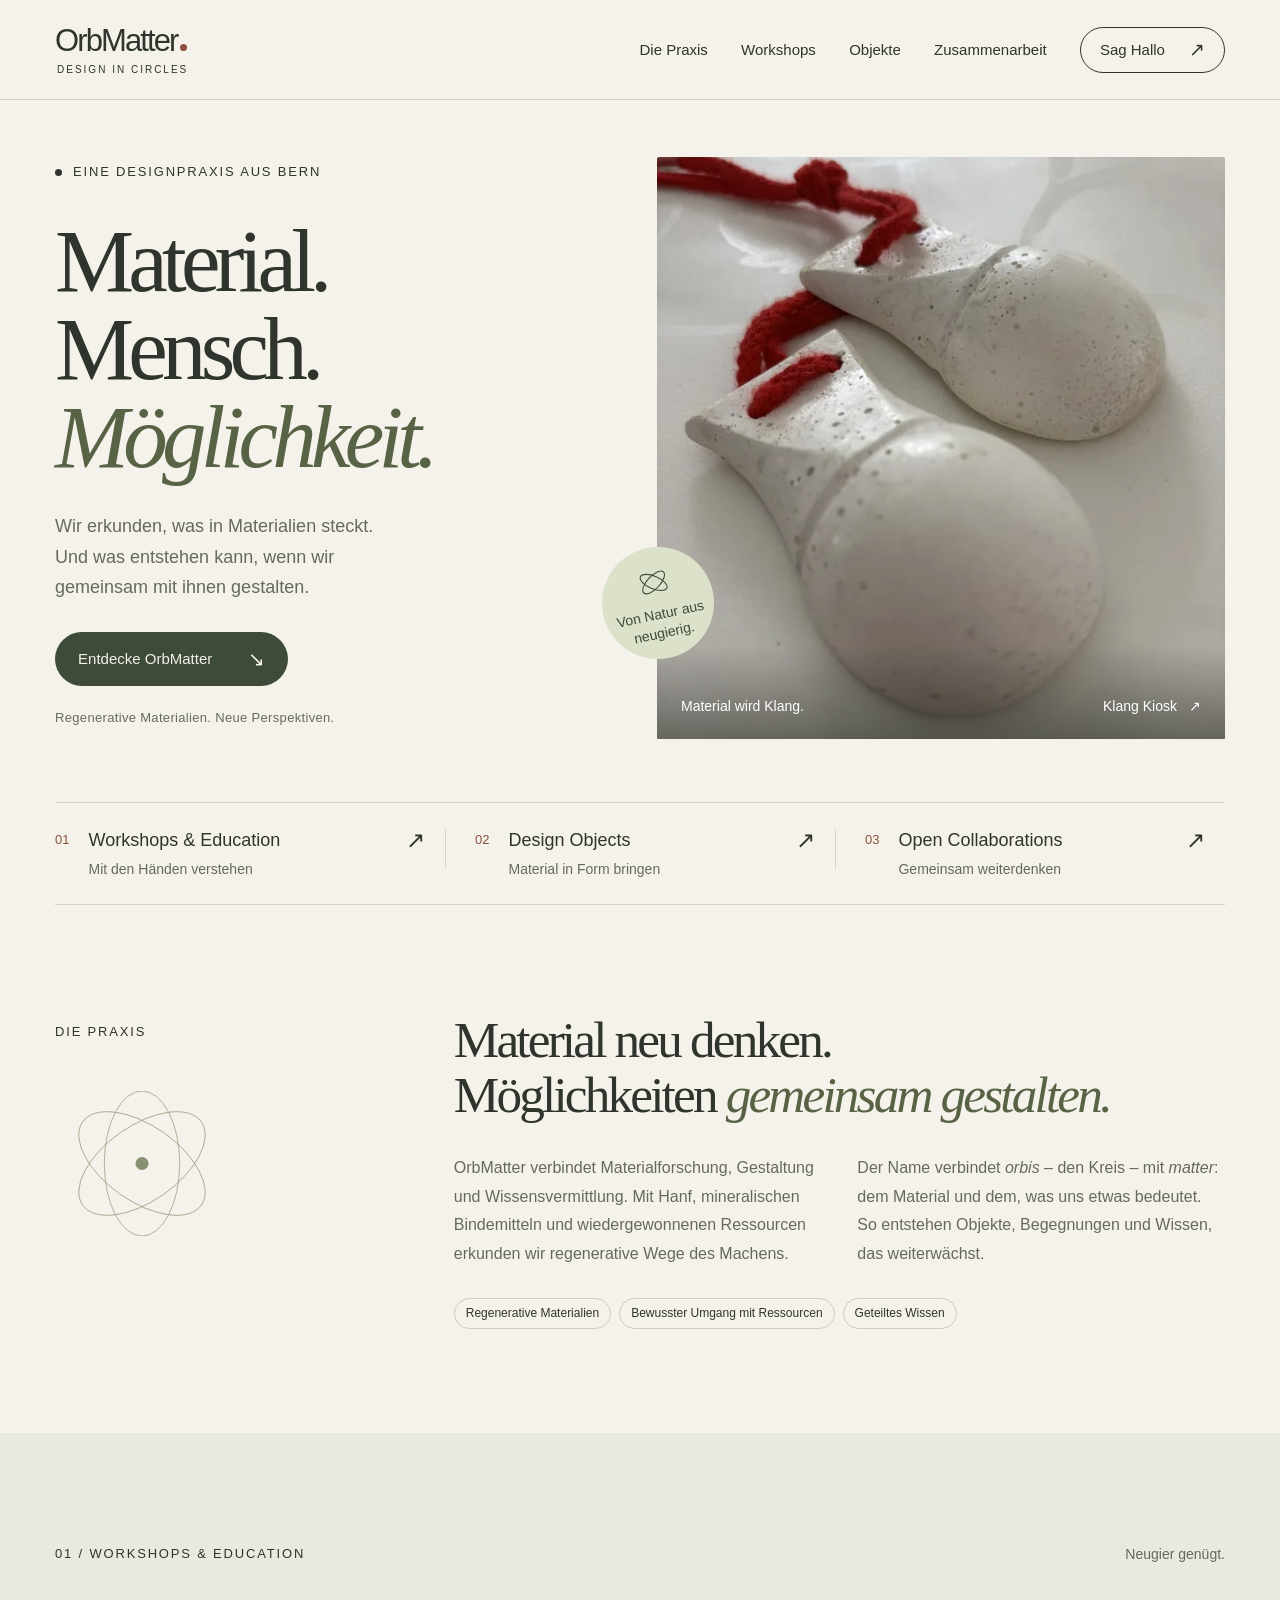
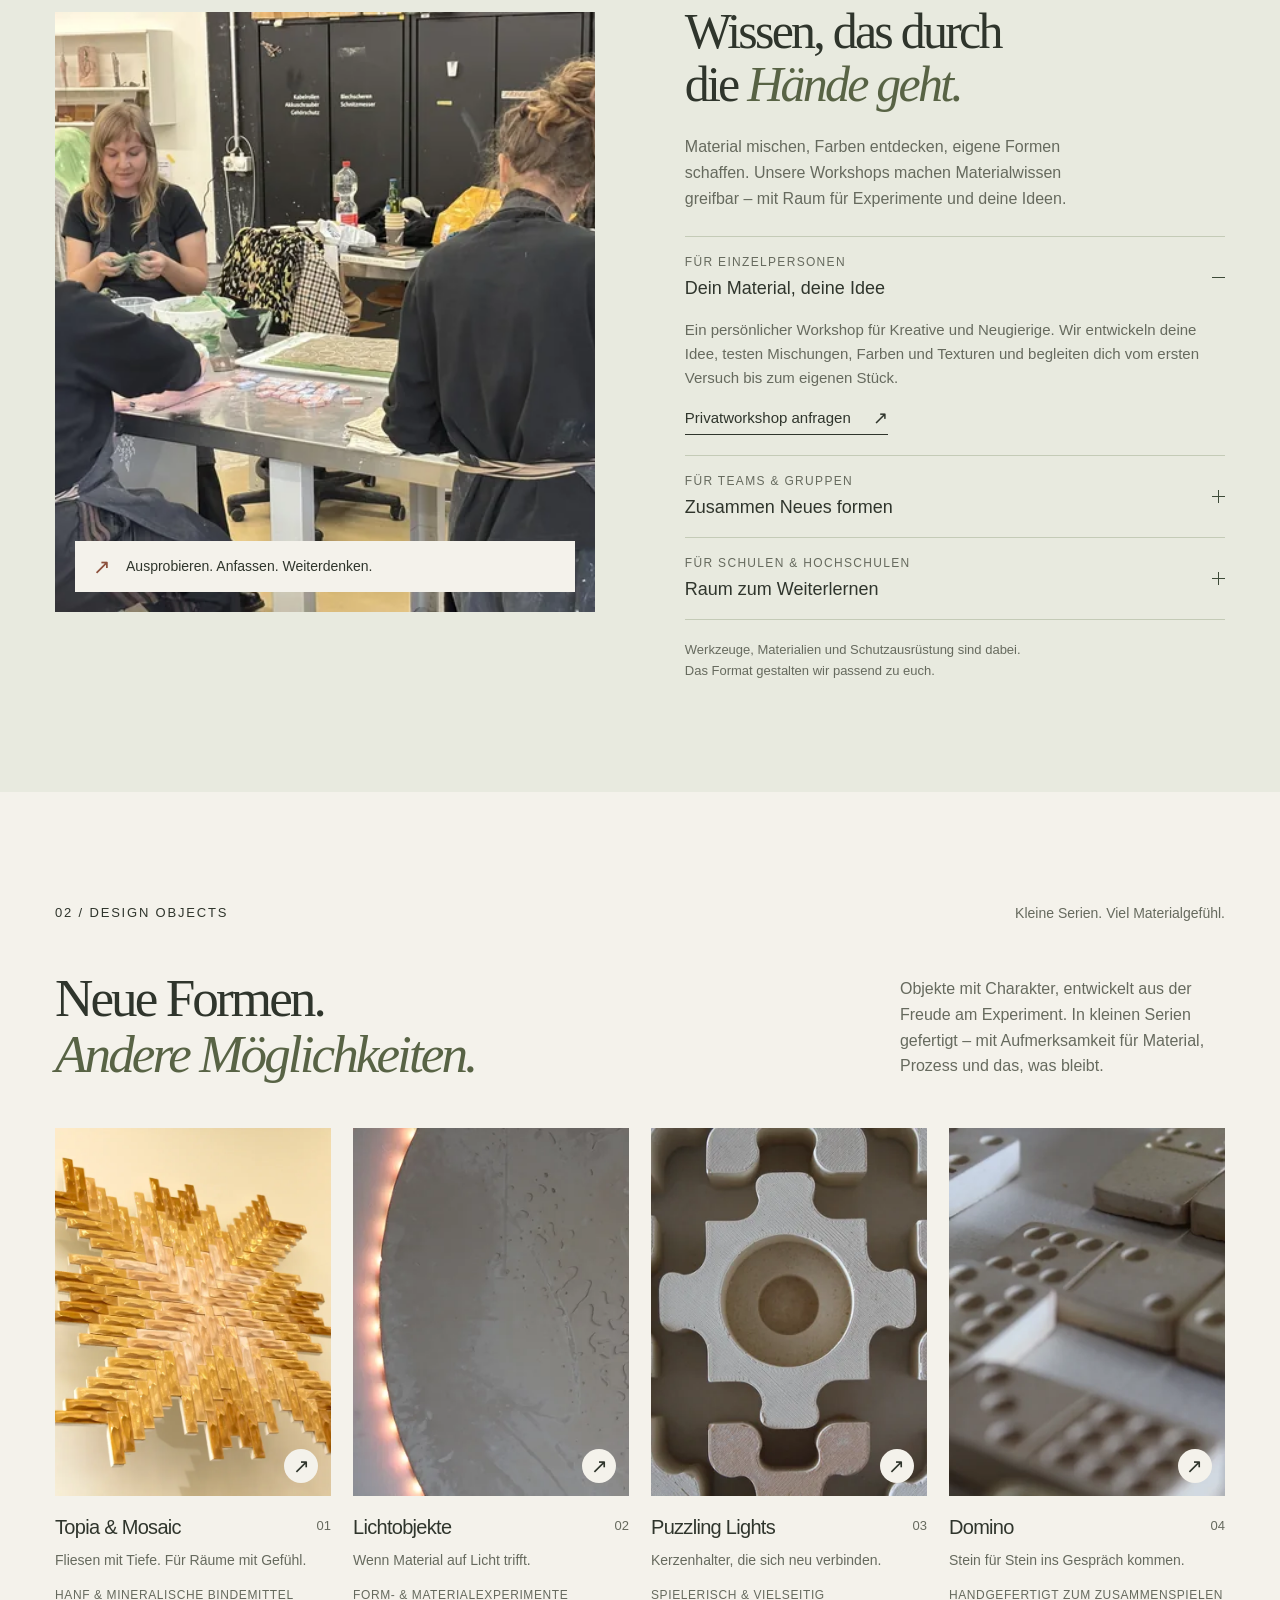
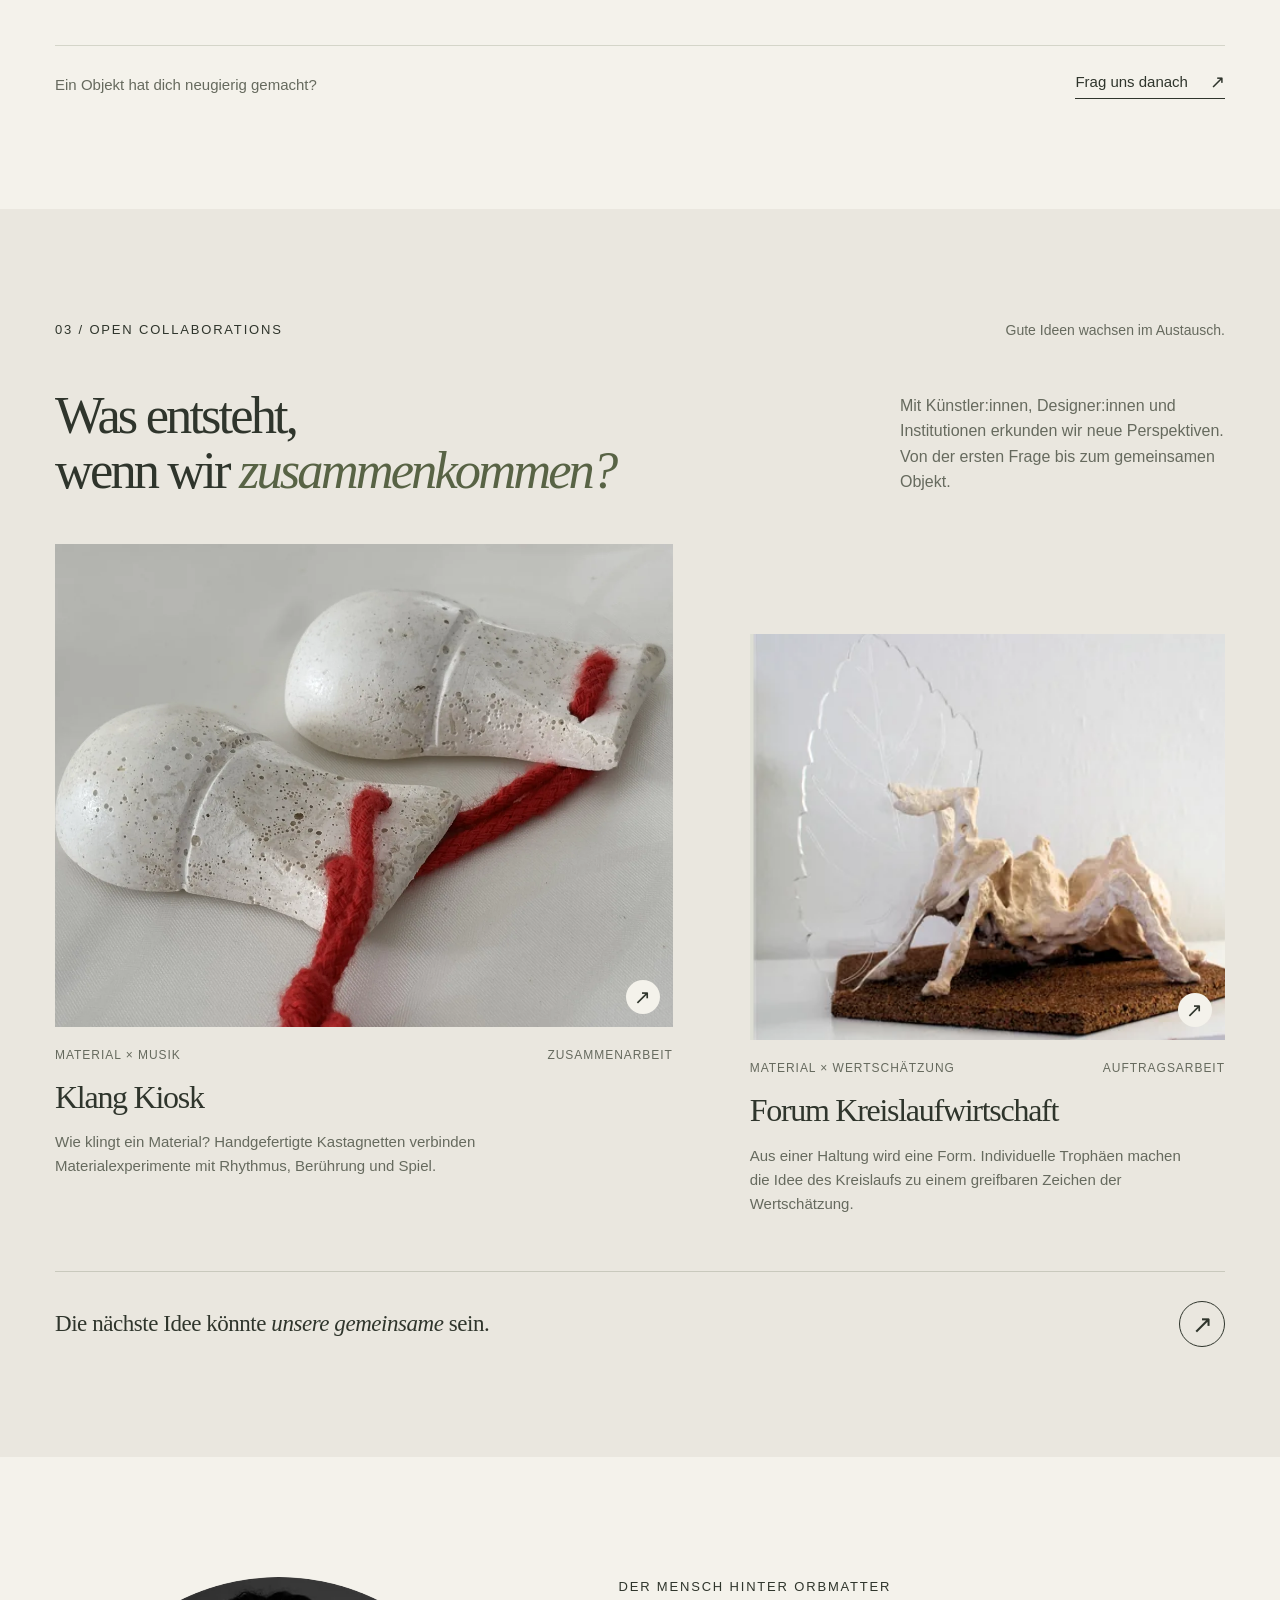
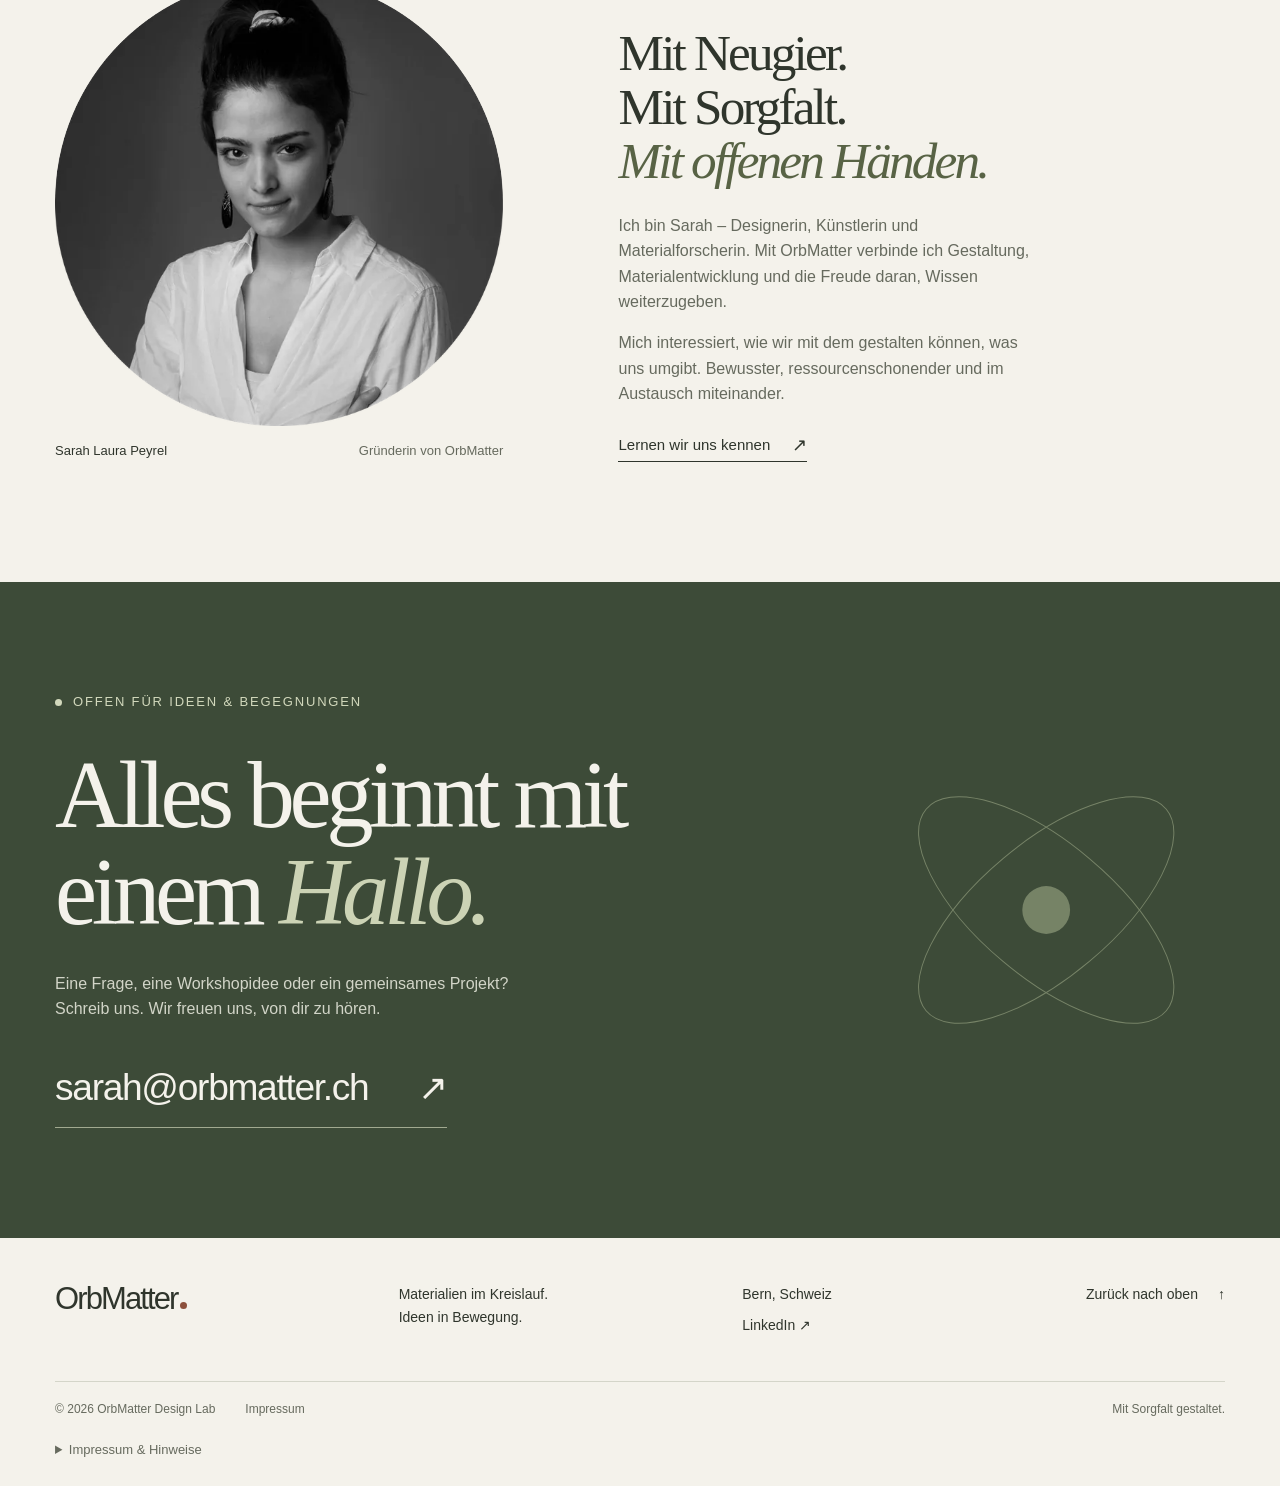
==== commit b36dcd74: "text adjustment" ====
--- a/index.html
+++ b/index.html
@@ -4,13 +4,72 @@
   <meta charset="utf-8">
   <meta name="viewport" content="width=device-width, initial-scale=1">
   <meta name="theme-color" content="#f4f2eb">
-  <title>OrbMatter — Material. Mensch. Möglichkeit.</title>
+  <title>OrbMatter — Regenerative Design &amp; Workshops in Bern</title>
   <meta name="description" content="OrbMatter ist eine Designpraxis in Bern. Entdecke Workshops, Designobjekte und kreative Zusammenarbeit rund um regenerative Materialien.">
+  <meta name="robots" content="index, follow, max-image-preview:large">
+  <link rel="canonical" href="https://www.orbmatter.ch/">
   <meta property="og:type" content="website">
   <meta property="og:locale" content="de_CH">
+  <meta property="og:site_name" content="OrbMatter">
+  <meta property="og:url" content="https://www.orbmatter.ch/">
   <meta property="og:title" content="OrbMatter — Material. Mensch. Möglichkeit.">
   <meta property="og:description" content="Regenerative Materialien. Gemeinsames Lernen. Neue Perspektiven. Eine Designpraxis aus Bern.">
+  <meta property="og:image" content="https://www.orbmatter.ch/assets/social-preview.png">
+  <meta property="og:image:type" content="image/png">
+  <meta property="og:image:width" content="1200">
+  <meta property="og:image:height" content="630">
+  <meta property="og:image:alt" content="OrbMatter — Material. Mensch. Möglichkeit. Mit handgefertigten Kastagnetten aus dem Projekt Klang Kiosk.">
+  <meta name="twitter:card" content="summary_large_image">
+  <meta name="twitter:title" content="OrbMatter — Material. Mensch. Möglichkeit.">
+  <meta name="twitter:description" content="Workshops, Designobjekte und kreative Zusammenarbeit rund um regenerative Materialien. Eine Designpraxis aus Bern.">
+  <meta name="twitter:image" content="https://www.orbmatter.ch/assets/social-preview.png">
+  <meta name="twitter:image:alt" content="OrbMatter — Material. Mensch. Möglichkeit. Mit handgefertigten Kastagnetten aus dem Projekt Klang Kiosk.">
+  <link rel="icon" href="favicon.ico" sizes="32x32 48x48">
+  <link rel="icon" href="assets/favicon-48.png" type="image/png" sizes="48x48">
   <link rel="icon" href="assets/favicon.svg" type="image/svg+xml">
+  <link rel="apple-touch-icon" href="assets/apple-touch-icon.png" sizes="180x180">
+  <link rel="manifest" href="site.webmanifest">
+  <script type="application/ld+json">
+  {
+    "@context": "https://schema.org",
+    "@graph": [
+      {
+        "@type": "Organization",
+        "@id": "https://www.orbmatter.ch/#organization",
+        "name": "OrbMatter",
+        "alternateName": "OrbMatter Design Lab",
+        "url": "https://www.orbmatter.ch/",
+        "description": "Designpraxis in Bern für regenerative Materialien, Workshops, Designobjekte und kreative Zusammenarbeit.",
+        "email": "sarah@orbmatter.ch",
+        "logo": {
+          "@type": "ImageObject",
+          "url": "https://www.orbmatter.ch/assets/icon-512.png",
+          "width": 512,
+          "height": 512
+        },
+        "address": {
+          "@type": "PostalAddress",
+          "addressLocality": "Bern",
+          "addressCountry": "CH"
+        },
+        "founder": {
+          "@type": "Person",
+          "name": "Sarah Laura Peyrel",
+          "sameAs": "https://www.linkedin.com/in/sarah-laura-peyrel/"
+        }
+      },
+      {
+        "@type": "WebSite",
+        "@id": "https://www.orbmatter.ch/#website",
+        "url": "https://www.orbmatter.ch/",
+        "name": "OrbMatter",
+        "alternateName": "OrbMatter Design Lab",
+        "inLanguage": "de-CH",
+        "publisher": { "@id": "https://www.orbmatter.ch/#organization" }
+      }
+    ]
+  }
+  </script>
   <link rel="stylesheet" href="styles.css">
   <script src="script.js" defer></script>
 </head>
@@ -52,7 +111,7 @@
 
     <section class="philosophy section-shell section-space" id="praxis" aria-labelledby="praxis-title">
       <div class="section-aside"><p class="eyebrow">Die Praxis</p><svg class="orbit-drawing" viewBox="0 0 240 200" aria-hidden="true"><ellipse cx="120" cy="100" rx="100" ry="52" transform="rotate(-35 120 100)"/><ellipse cx="120" cy="100" rx="100" ry="52" transform="rotate(35 120 100)"/><ellipse cx="120" cy="100" rx="100" ry="52" transform="rotate(90 120 100)"/><circle cx="120" cy="100" r="9"/></svg></div>
-      <div class="philosophy-copy"><h2 id="praxis-title">Alles ist Material.<br>Alles ist <em>in Beziehung.</em></h2><div class="philosophy-columns"><p>OrbMatter verbindet Materialforschung, Gestaltung und Wissensvermittlung. Mit Hanf, mineralischen Bindemitteln und wiedergewonnenen Ressourcen erkunden wir regenerative Wege des Machens.</p><p>Der Name verbindet <em>orbis</em> – den Kreis – mit <em>matter</em>: dem Material und dem, was uns etwas bedeutet. So entstehen Objekte, Begegnungen und Wissen, das weiterwächst.</p></div><div class="material-tags"><span>Regenerative Materialien</span><span>Bewusster Umgang mit Ressourcen</span><span>Geteiltes Wissen</span></div></div>
+      <div class="philosophy-copy"><h2 id="praxis-title">Material neu denken.<br>Möglichkeiten <em>gemeinsam gestalten.</em></h2><div class="philosophy-columns"><p>OrbMatter verbindet Materialforschung, Gestaltung und Wissensvermittlung. Mit Hanf, mineralischen Bindemitteln und wiedergewonnenen Ressourcen erkunden wir regenerative Wege des Machens.</p><p>Der Name verbindet <em>orbis</em> – den Kreis – mit <em>matter</em>: dem Material und dem, was uns etwas bedeutet. So entstehen Objekte, Begegnungen und Wissen, das weiterwächst.</p></div><div class="material-tags"><span>Regenerative Materialien</span><span>Bewusster Umgang mit Ressourcen</span><span>Geteiltes Wissen</span></div></div>
     </section>
 
     <section class="workshops section-space" id="workshops" aria-labelledby="workshops-title">
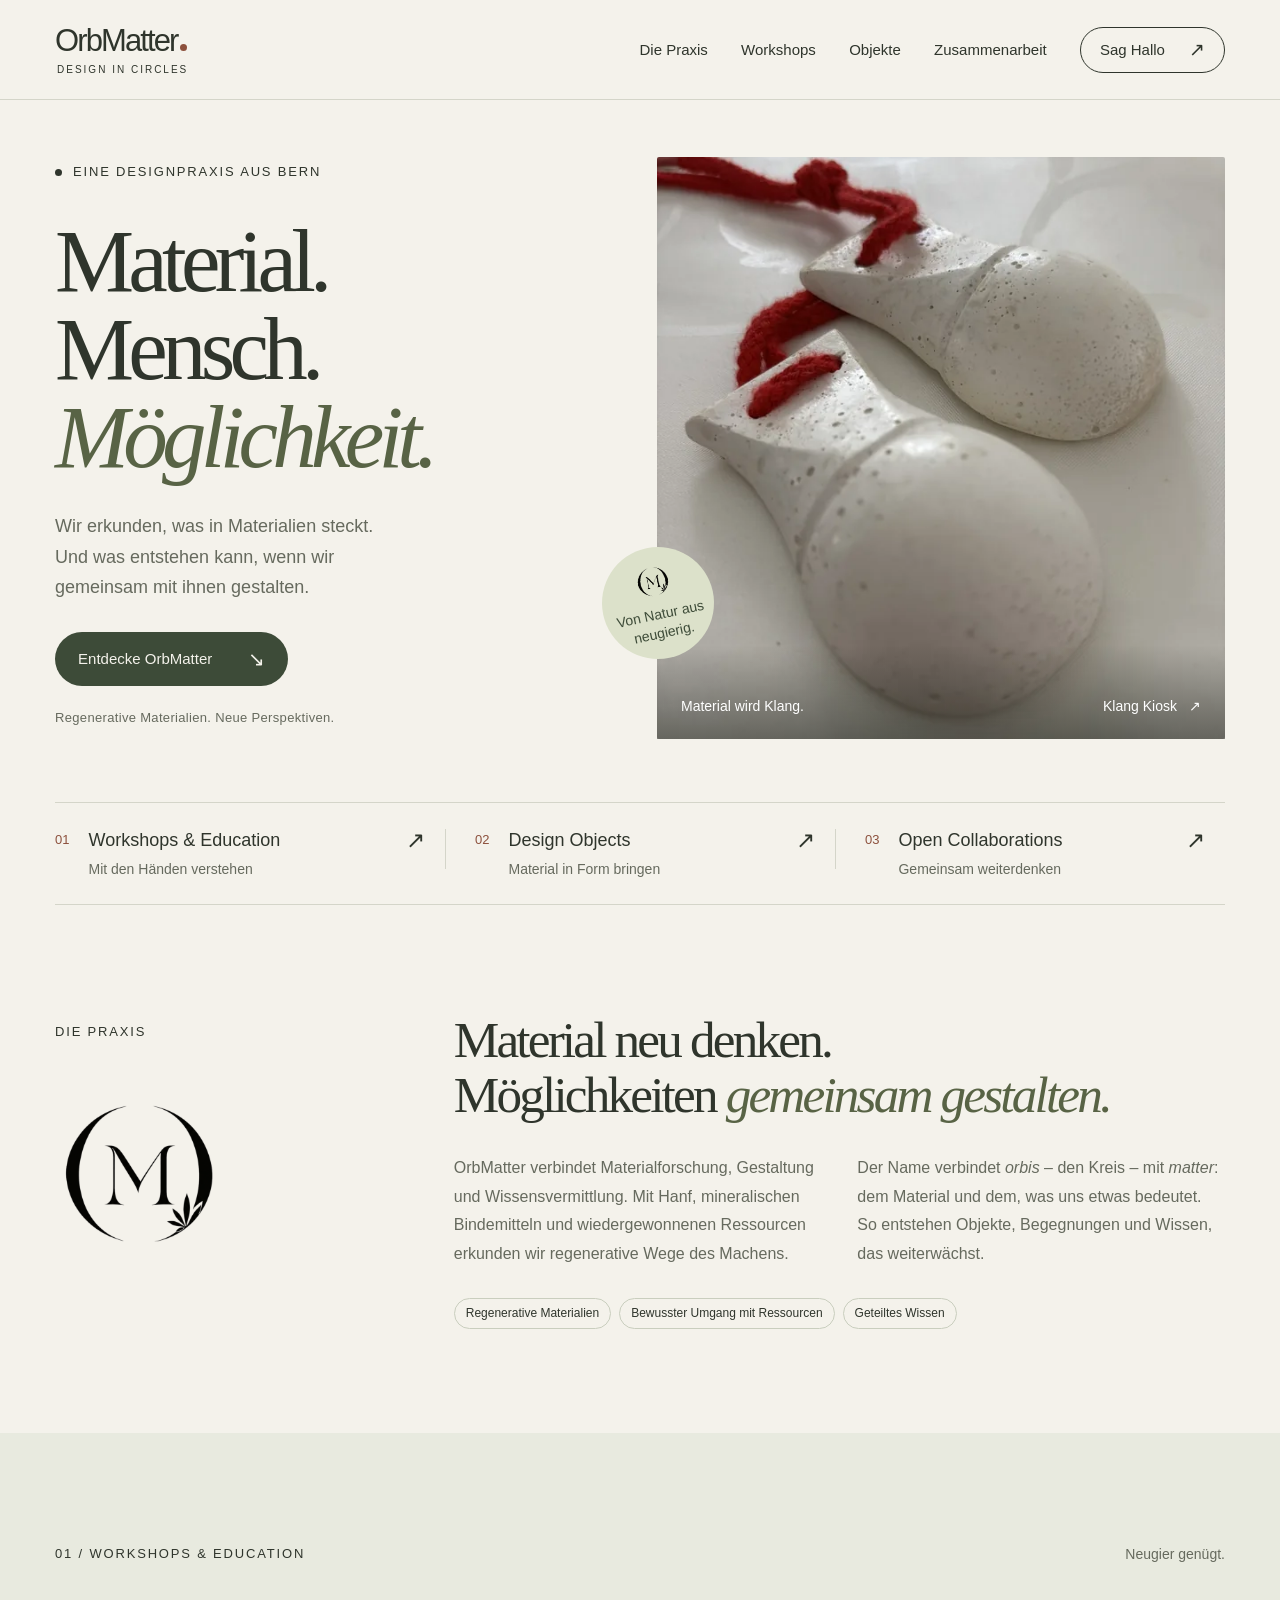
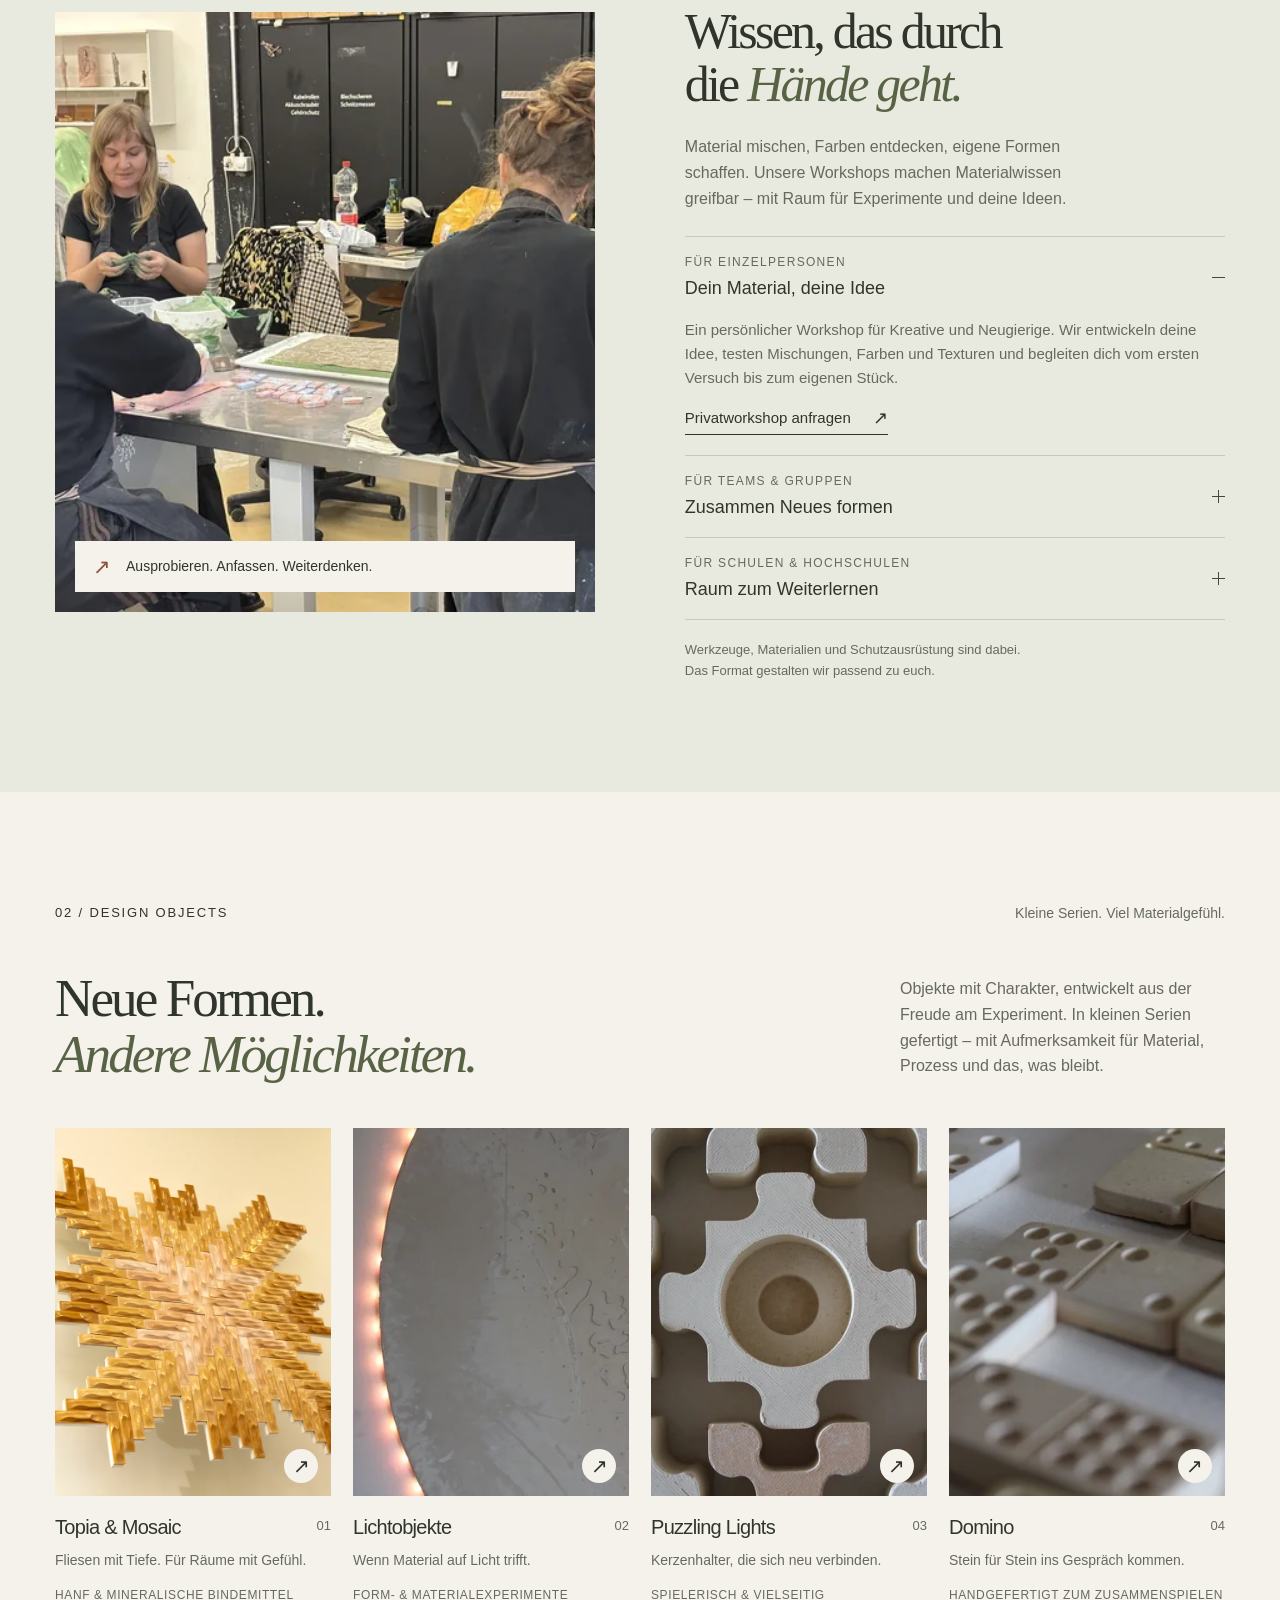
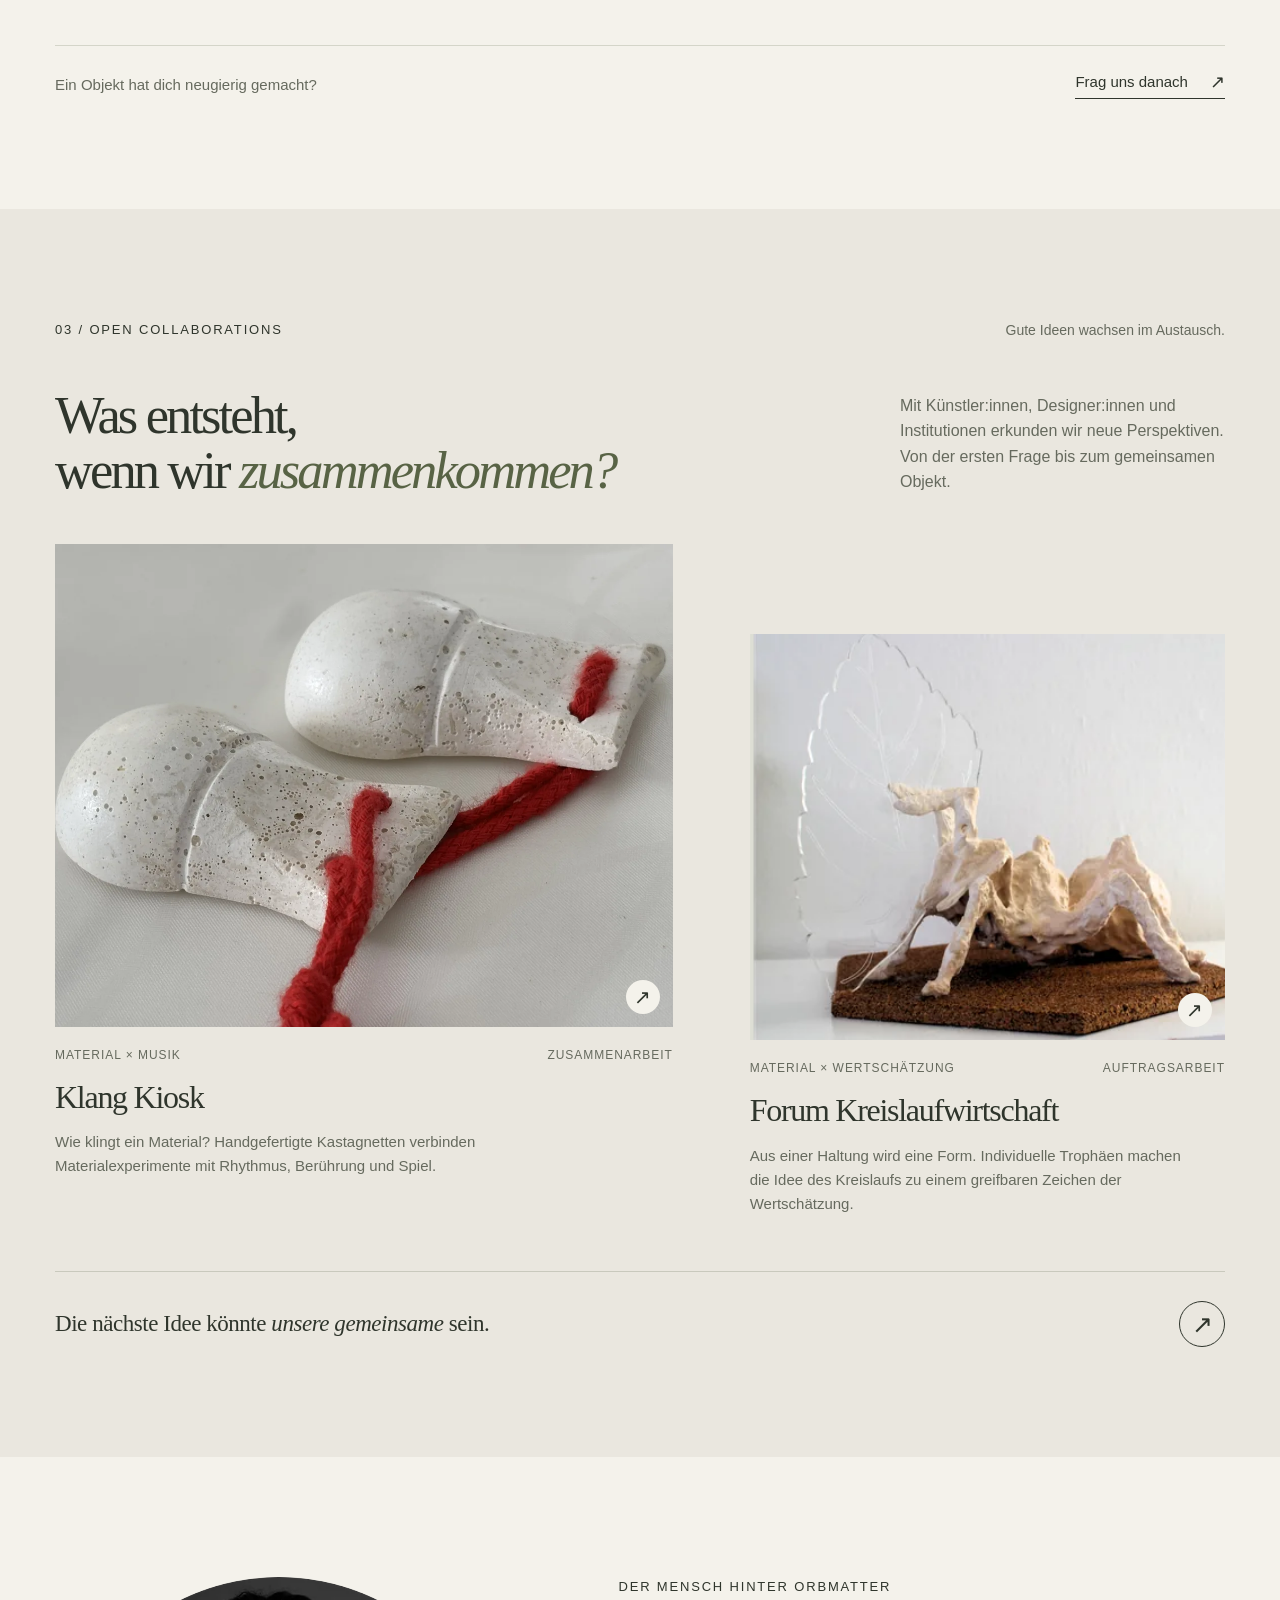
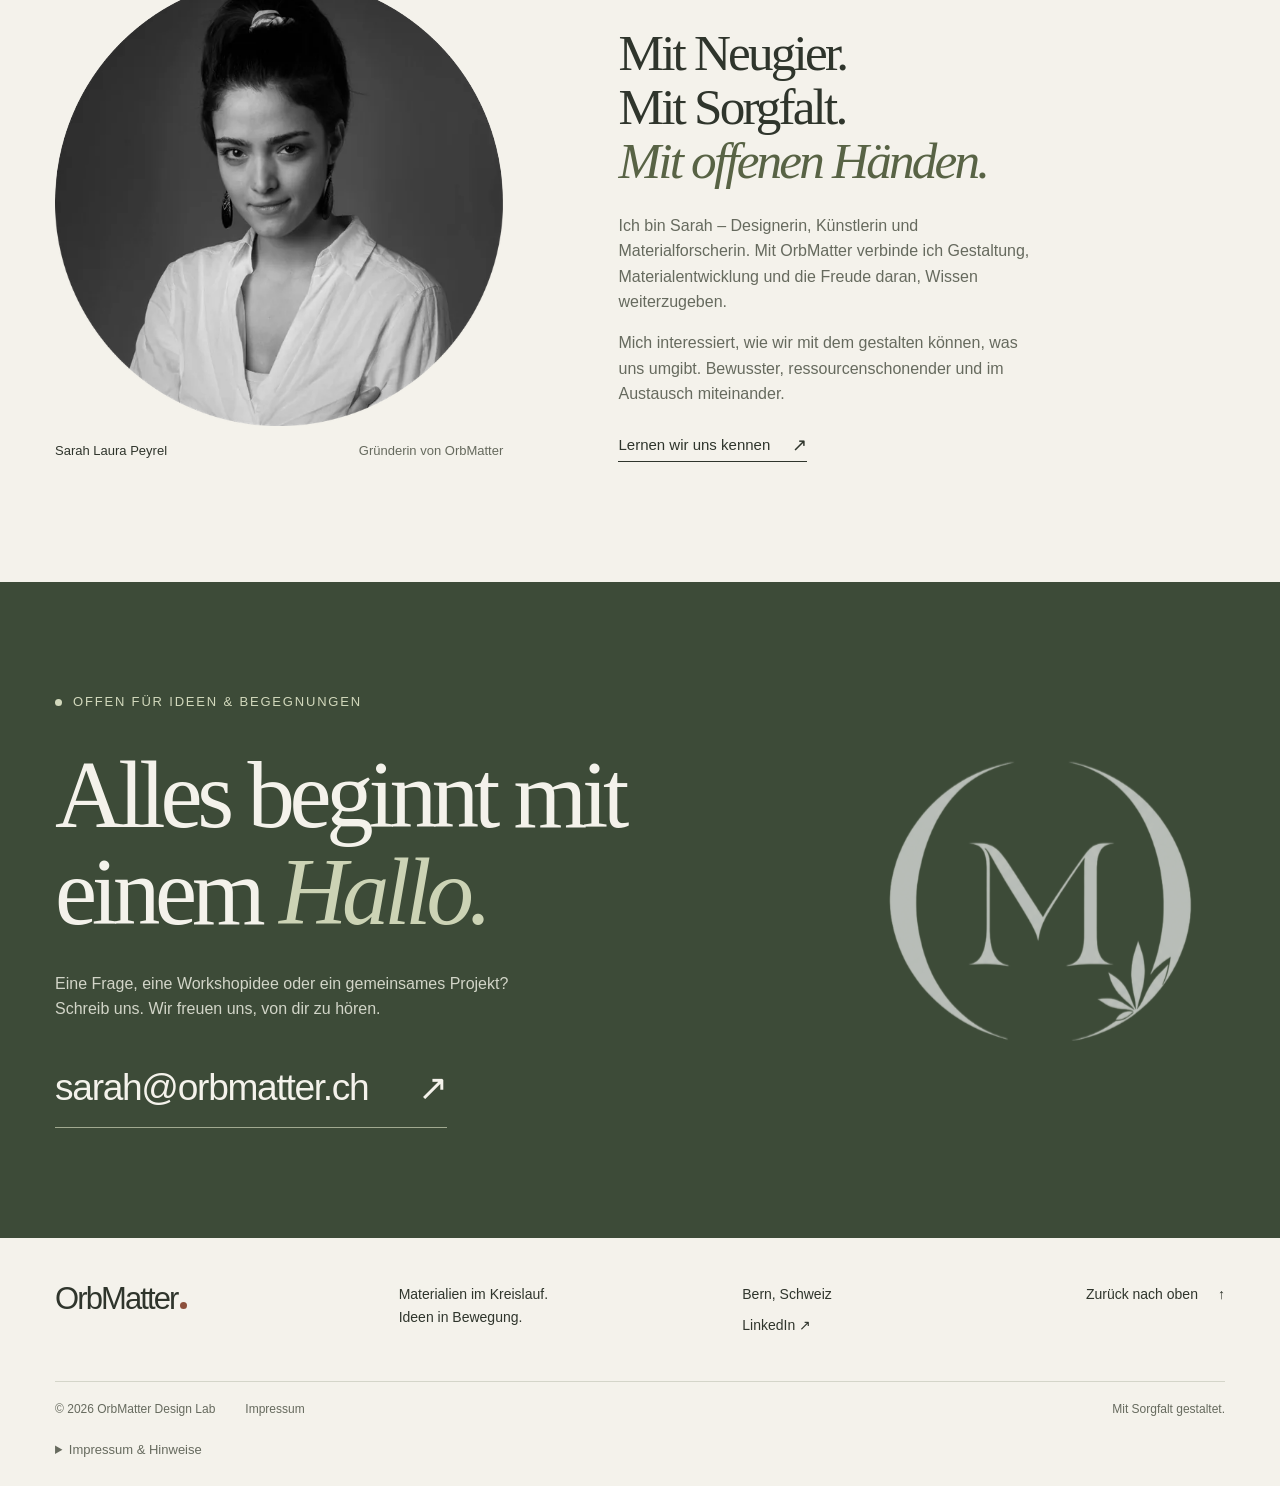
==== commit 8767a9f2: "logo & styling*" ====
--- a/index.html
+++ b/index.html
@@ -24,10 +24,9 @@
   <meta name="twitter:description" content="Workshops, Designobjekte und kreative Zusammenarbeit rund um regenerative Materialien. Eine Designpraxis aus Bern.">
   <meta name="twitter:image" content="https://www.orbmatter.ch/assets/social-preview.png">
   <meta name="twitter:image:alt" content="OrbMatter — Material. Mensch. Möglichkeit. Mit handgefertigten Kastagnetten aus dem Projekt Klang Kiosk.">
-  <link rel="icon" href="favicon.ico" sizes="32x32 48x48">
-  <link rel="icon" href="assets/favicon-48.png" type="image/png" sizes="48x48">
-  <link rel="icon" href="assets/favicon.svg" type="image/svg+xml">
-  <link rel="apple-touch-icon" href="assets/apple-touch-icon.png" sizes="180x180">
+  <link rel="icon" href="favicon.ico?v=orbmatter" sizes="32x32 48x48">
+  <link rel="icon" href="assets/favicon-48.png?v=orbmatter" type="image/png" sizes="48x48">
+  <link rel="apple-touch-icon" href="assets/apple-touch-icon.png?v=orbmatter" sizes="180x180">
   <link rel="manifest" href="site.webmanifest">
   <script type="application/ld+json">
   {
@@ -99,7 +98,7 @@
       <figure class="hero-visual">
         <img src="assets/images/klang-kiosk-portrait.webp" srcset="assets/images/klang-kiosk-portrait-640.webp 640w, assets/images/klang-kiosk-portrait.webp 1280w" sizes="(max-width: 760px) 100vw, 50vw" alt="Handgefertigte, hell gesprenkelte Kastagnetten mit roter Kordel für Klang Kiosk" width="1280" height="1707" fetchpriority="high">
         <figcaption><span>Material wird Klang.</span><a href="#zusammenarbeit">Klang Kiosk <span aria-hidden="true">↗</span></a></figcaption>
-        <div class="round-note" aria-hidden="true"><svg viewBox="0 0 40 40"><ellipse cx="20" cy="20" rx="16" ry="7" transform="rotate(-35 20 20)"/><ellipse cx="20" cy="20" rx="16" ry="7" transform="rotate(35 20 20)"/></svg><span>Von Natur aus<br>neugierig.</span></div>
+        <div class="round-note" aria-hidden="true"><img src="assets/images/orbMatter_logo.png" alt="" width="2000" height="2000"><span>Von Natur aus<br>neugierig.</span></div>
       </figure>
     </section>
 
@@ -110,7 +109,7 @@
     </nav>
 
     <section class="philosophy section-shell section-space" id="praxis" aria-labelledby="praxis-title">
-      <div class="section-aside"><p class="eyebrow">Die Praxis</p><svg class="orbit-drawing" viewBox="0 0 240 200" aria-hidden="true"><ellipse cx="120" cy="100" rx="100" ry="52" transform="rotate(-35 120 100)"/><ellipse cx="120" cy="100" rx="100" ry="52" transform="rotate(35 120 100)"/><ellipse cx="120" cy="100" rx="100" ry="52" transform="rotate(90 120 100)"/><circle cx="120" cy="100" r="9"/></svg></div>
+      <div class="section-aside"><p class="eyebrow">Die Praxis</p><img class="practice-logo" src="assets/images/orbMatter_logo.png" alt="OrbMatter" width="2000" height="2000" loading="lazy"></div>
       <div class="philosophy-copy"><h2 id="praxis-title">Material neu denken.<br>Möglichkeiten <em>gemeinsam gestalten.</em></h2><div class="philosophy-columns"><p>OrbMatter verbindet Materialforschung, Gestaltung und Wissensvermittlung. Mit Hanf, mineralischen Bindemitteln und wiedergewonnenen Ressourcen erkunden wir regenerative Wege des Machens.</p><p>Der Name verbindet <em>orbis</em> – den Kreis – mit <em>matter</em>: dem Material und dem, was uns etwas bedeutet. So entstehen Objekte, Begegnungen und Wissen, das weiterwächst.</p></div><div class="material-tags"><span>Regenerative Materialien</span><span>Bewusster Umgang mit Ressourcen</span><span>Geteiltes Wissen</span></div></div>
     </section>
 
@@ -159,7 +158,7 @@
       <div class="about-copy"><p class="eyebrow">Der Mensch hinter OrbMatter</p><h2 id="about-title">Mit Neugier.<br>Mit Sorgfalt.<br><em>Mit offenen Händen.</em></h2><p>Ich bin Sarah – Designerin, Künstlerin und Materialforscherin. Mit OrbMatter verbinde ich Gestaltung, Materialentwicklung und die Freude daran, Wissen weiterzugeben.</p><p>Mich interessiert, wie wir mit dem gestalten können, was uns umgibt. Bewusster, ressourcenschonender und im Austausch miteinander.</p><a class="text-link" href="https://www.linkedin.com/in/sarah-laura-peyrel/" target="_blank" rel="noopener noreferrer">Lernen wir uns kennen <span class="sr-only">auf LinkedIn (neuer Tab)</span><span aria-hidden="true">↗</span></a></div>
     </section>
 
-    <section class="contact section-space" id="kontakt" aria-labelledby="contact-title"><div class="section-shell contact-inner"><p class="eyebrow"><span class="status-dot" aria-hidden="true"></span> Offen für Ideen &amp; Begegnungen</p><h2 id="contact-title">Alles beginnt mit<br>einem <em>Hallo.</em></h2><p>Eine Frage, eine Workshopidee oder ein gemeinsames Projekt?<br>Schreib uns. Wir freuen uns, von dir zu hören.</p><a class="contact-email" href="mailto:sarah@orbmatter.ch">sarah@orbmatter.ch <span aria-hidden="true">↗</span></a><svg class="contact-orbit" viewBox="0 0 240 240" aria-hidden="true"><ellipse cx="120" cy="120" rx="105" ry="45" transform="rotate(-40 120 120)"/><ellipse cx="120" cy="120" rx="105" ry="45" transform="rotate(40 120 120)"/><circle cx="120" cy="120" r="16"/></svg></div></section>
+    <section class="contact section-space" id="kontakt" aria-labelledby="contact-title"><div class="section-shell contact-inner"><p class="eyebrow"><span class="status-dot" aria-hidden="true"></span> Offen für Ideen &amp; Begegnungen</p><h2 id="contact-title">Alles beginnt mit<br>einem <em>Hallo.</em></h2><p>Eine Frage, eine Workshopidee oder ein gemeinsames Projekt?<br>Schreib uns. Wir freuen uns, von dir zu hören.</p><a class="contact-email" href="mailto:sarah@orbmatter.ch">sarah@orbmatter.ch <span aria-hidden="true">↗</span></a><img class="contact-logo" src="assets/images/orbMatter_logo.png" alt="" width="2000" height="2000" loading="lazy"></div></section>
   </main>
 
   <footer class="site-footer section-shell"><div class="footer-top"><a class="brand" href="#start" aria-label="OrbMatter — zurück zum Anfang">OrbMatter<span class="brand-dot" aria-hidden="true"></span></a><p>Materialien im Kreislauf.<br>Ideen in Bewegung.</p><div><span>Bern, Schweiz</span><a href="https://www.linkedin.com/in/sarah-laura-peyrel/" target="_blank" rel="noopener noreferrer">LinkedIn <span class="sr-only">(neuer Tab)</span><span aria-hidden="true">↗</span></a></div><a class="back-top" href="#start">Zurück nach oben <span aria-hidden="true">↑</span></a></div><div class="footer-bottom"><span>© <span id="year">2026</span> OrbMatter Design Lab</span><a href="#impressum" id="legal-link">Impressum</a><span>Mit Sorgfalt gestaltet.</span></div>
--- a/styles.css
+++ b/styles.css
@@ -51,7 +51,7 @@
 .hero-visual figcaption>a{display:flex;gap:12px;align-items:center}
 .hero-visual figcaption a:hover{text-decoration:underline;text-underline-offset:4px}
 .round-note{position:absolute;left:-55px;bottom:80px;width:112px;height:112px;background:#dce1ca;border-radius:50%;display:flex;flex-direction:column;justify-content:center;align-items:center;transform:rotate(-12deg);color:var(--green);font-size:14px;text-align:center;line-height:1.35}
-.round-note svg{width:36px;fill:none;stroke:currentColor;stroke-width:1.2;margin-bottom:5px}
+.round-note img{width:36px;height:36px;object-fit:contain;mix-blend-mode:multiply;margin-bottom:5px}
 .practice-links{display:grid;grid-template-columns:repeat(3,1fr);padding-block:0}
 .practice-links>a{border-top:1px solid var(--line);border-bottom:1px solid var(--line);padding:25px 20px 25px 0;display:flex;gap:19px;align-items:flex-start;font-size:18px;line-height:1.4;transition:color .2s}
 .practice-links>a+a{padding-left:30px;position:relative}
@@ -63,8 +63,7 @@
 .practice-links>a:hover .link-arrow{transform:translate(3px,-3px)}
 .philosophy{display:grid;grid-template-columns:1fr 2.15fr;gap:40px;padding-top:108px;padding-bottom:104px}
 .section-aside .eyebrow{margin-top:9px}
-.orbit-drawing{width:174px;margin-top:48px;fill:none;stroke:#88916f;stroke-width:.9}
-.orbit-drawing circle{fill:#88916f;stroke:none}
+.practice-logo{width:174px;height:auto;margin-top:48px;mix-blend-mode:multiply}
 .philosophy-copy h2{font-size:clamp(39px,4vw,62px)}
 .philosophy-columns{display:grid;grid-template-columns:1fr 1fr;gap:36px;margin-top:32px;font-size:16px;color:var(--muted);line-height:1.8}
 .material-tags{display:flex;flex-wrap:wrap;gap:8px;margin-top:29px}
@@ -143,8 +142,7 @@
 .contact-email{display:inline-flex;align-items:center;justify-content:space-between;gap:50px;margin-top:36px;border-bottom:1px solid #a1a990;padding-bottom:10px;font-size:clamp(23px,2.9vw,40px);letter-spacing:-.035em}
 .contact-email span{font-size:36px;transition:transform .2s}
 .contact-email:hover span{transform:translate(3px,-3px)}
-.contact-orbit{position:absolute;right:var(--gutter);top:50%;transform:translateY(-50%);width:28%;max-width:380px;fill:none;stroke:#95a180;stroke-width:.65;opacity:.65;pointer-events:none}
-.contact-orbit circle{fill:#95a180;stroke:none}
+.contact-logo{position:absolute;right:var(--gutter);top:50%;transform:translateY(-50%);width:28%;max-width:380px;height:auto;object-fit:contain;filter:invert(1);mix-blend-mode:screen;opacity:.65;pointer-events:none}
 .site-footer{padding-top:45px;padding-bottom:26px}
 .footer-top{display:grid;grid-template-columns:1fr 1fr 1fr auto;gap:35px;align-items:start;padding-bottom:44px}
 .footer-top p,.footer-top>div,.back-top{font-size:14px;line-height:1.65}
@@ -175,10 +173,10 @@
 .gallery-info .text-link{margin-top:30px}
 @media(min-width:1600px){.site-header{padding-inline:max(var(--gutter),calc((100vw - var(--max))/2 + var(--gutter)))}}
 @media(max-width:1100px){.navigation{gap:20px;font-size:14px}.brand{font-size:28px}.hero h1{font-size:7.1vw}.hero-visual>img{height:540px}.hero-intro{font-size:16px}.practice-links>a{font-size:16px;gap:12px}.practice-links>a+a{padding-left:20px}.practice-links small{font-size:13px}.workshop-layout{gap:38px}.workshop-visual>img{height:580px}.object-grid{gap:16px}.object-title h3{font-size:18px}.intro-row>p{max-width:280px}.about{gap:65px}.collaborations .intro-row{display:block}.collaborations .intro-row>p{max-width:450px;margin-top:25px}.footer-top{gap:25px}}
-@media(max-width:900px){.navigation{gap:15px}.navigation .nav-contact{padding:9px 13px;gap:12px}.brand{font-size:25px}.site-header{gap:15px;min-height:88px}.hero h1{font-size:7.3vw}.hero-visual>img{height:510px}.hero-note{font-size:12px}.practice-links>a{font-size:15px}.practice-links small{font-size:12px}.section-space{padding-block:80px}.philosophy{grid-template-columns:1fr 2.5fr;gap:20px}.philosophy-columns{gap:25px}.orbit-drawing{width:140px}.object-grid{grid-template-columns:repeat(2,minmax(0,1fr));gap:35px 24px}.object-card .image-link{aspect-ratio:1}.object-title h3{font-size:22px}.object-card p{font-size:15px}.intro-row{gap:30px}.workshop-copy h2{font-size:39px}.workshop-visual>img{height:620px}.founder-photo figcaption{flex-direction:column;gap:2px}.contact-orbit{width:27%}.footer-top{grid-template-columns:1fr 1fr 1fr}.back-top{grid-column:3;grid-row:2}.footer-top .brand{font-size:28px}.footer-top>p{grid-column:2;grid-row:1}.gallery-info{padding:65px 28px}}
-@media(max-width:760px){html{scroll-padding-top:90px}.site-header{padding-block:17px;min-height:79px}.brand{font-size:29px}.brand-sub{font-size:10px;margin-top:7px}.menu-toggle{display:flex;gap:14px;align-items:center;min-height:42px;padding:0 6px;border:0;background:transparent;font-size:14px}.menu-icon{display:block;width:21px;height:12px;border-top:1px solid var(--ink);border-bottom:1px solid var(--ink);position:relative}.menu-toggle[aria-expanded='true'] .menu-icon{border-color:transparent}.menu-toggle[aria-expanded='true'] .menu-icon::before,.menu-toggle[aria-expanded='true'] .menu-icon::after{position:absolute;content:'';width:21px;top:4px;left:0;height:1px;background:var(--ink);transform:rotate(45deg)}.menu-toggle[aria-expanded='true'] .menu-icon::after{transform:rotate(-45deg)}.navigation{display:none;position:absolute;top:100%;left:0;right:0;background:var(--paper);padding:20px var(--gutter) 30px;border-bottom:1px solid var(--line);box-shadow:0 12px 18px #2f352c0b;align-items:stretch;gap:7px;font-size:19px}.navigation.is-open{display:flex;flex-direction:column}.navigation>a{padding:10px 0}.navigation .nav-contact{margin-top:10px;align-self:flex-start;padding:12px 20px;font-size:16px;gap:30px}.hero{grid-template-columns:1fr;gap:30px;padding-top:35px;padding-bottom:35px}.hero-copy{padding:5px 0 0}.hero .eyebrow{margin-bottom:25px}.hero h1{font-size:clamp(67px,12.5vw,95px);line-height:1.01}.hero-intro{font-size:18px;margin-top:24px}.desktop-break{display:none}.hero .button{margin-top:24px}.hero-note{font-size:13px;margin-top:16px}.hero-visual{margin-left:24px}.hero-visual>img{height:auto;aspect-ratio:1.05;object-position:center 48%}.round-note{width:94px;height:94px;left:-25px;bottom:63px;font-size:13px}.round-note svg{width:29px}.hero-visual figcaption{font-size:13px;padding:40px 18px 18px}.practice-links{grid-template-columns:1fr}.practice-links>a{padding:20px 0;font-size:18px;align-items:center;gap:20px;border-bottom:0}.practice-links>a:last-child{border-bottom:1px solid var(--line)}.practice-links>a+a{padding-left:0}.practice-links>a+a::before{display:none}.practice-links small{font-size:14px;margin-top:4px}.index{font-size:13px}.link-arrow{font-size:25px}.section-space{padding-block:66px}.philosophy{grid-template-columns:1fr;gap:28px}.section-aside{display:flex;align-items:center;justify-content:space-between}.section-aside .eyebrow{margin-top:0}.orbit-drawing{width:77px;height:58px;margin-top:0}.philosophy-copy h2{font-size:clamp(40px,7.9vw,57px)}.philosophy-columns{grid-template-columns:1fr;gap:20px;margin-top:25px}.material-tags{gap:6px;margin-top:25px}.material-tags span{font-size:12px;padding:5px 9px}.section-heading{margin-bottom:30px}.small-note{font-size:12px}.eyebrow{font-size:12px;letter-spacing:.12em}.workshop-layout{grid-template-columns:1fr;gap:35px}.workshop-visual>img{height:auto;aspect-ratio:1.13;object-position:center 42%}.workshop-copy h2{font-size:clamp(42px,8vw,58px)}.workshop-copy>p{max-width:550px;font-size:16px}.workshop-options summary{padding-block:20px;font-size:20px}.workshop-options summary small{font-size:12px}.details-content{font-size:16px}.workshop-copy .workshop-footnote{font-size:14px}.intro-row{display:block;margin-bottom:30px}.intro-row h2{font-size:clamp(40px,7.9vw,57px)}.intro-row>p{max-width:500px;margin-top:22px;font-size:16px}.object-grid{gap:32px 18px}.object-title h3{font-size:20px}.object-card p{font-size:14px}.object-material{font-size:12px;margin-top:10px}.objects-footer{margin-top:30px;align-items:flex-start;font-size:14px}.objects-footer .text-link{font-size:14px;white-space:nowrap;gap:12px}.collaborations h2{font-size:clamp(37px,7.9vw,56px)}.collab-grid{grid-template-columns:1fr;gap:36px}.collab-card-offset{padding-top:0;margin-left:40px}.collab-card-offset>.image-link{aspect-ratio:1.25}.collab-card h3{font-size:30px}.collab-card>p{font-size:16px}.project-meta{font-size:12px}.collab-invitation{margin-top:35px;padding-top:25px;font-size:23px}.circle-arrow{width:42px;height:42px}.about{grid-template-columns:1fr;gap:40px}.founder-photo{max-width:360px;width:85%;margin-inline:auto}.founder-photo figcaption{flex-direction:row;font-size:12px}.about h2{font-size:clamp(42px,8vw,58px)}.about-copy .eyebrow{margin-bottom:23px}.about-copy>p:not(.eyebrow){max-width:550px;font-size:16px}.contact h2{font-size:clamp(64px,12vw,92px)}.contact .eyebrow{margin-bottom:27px}.contact p:not(.eyebrow){font-size:15px;max-width:330px}.contact-orbit{width:150px;right:-55px;top:53%;opacity:.2}.contact-email{font-size:clamp(24px,5.5vw,34px);gap:25px;margin-top:30px;position:relative;z-index:1}.contact-email span{font-size:29px}.footer-top{grid-template-columns:1fr 1fr;gap:28px;padding-bottom:30px}.footer-top>p{grid-column:2}.footer-top>div{grid-column:1;grid-row:2}.back-top{grid-column:2;grid-row:2;align-self:end}.footer-bottom{gap:20px;font-size:12px;flex-wrap:wrap}.footer-bottom>span:last-child{margin-left:0}.gallery-dialog{width:calc(100% - 24px);max-height:calc(100dvh - 24px)}.gallery-layout{grid-template-columns:1fr}.gallery-stage>img{height:43vh;min-height:220px}.gallery-info{padding:27px}.gallery-info h2{font-size:37px;margin-top:12px}.gallery-info>p:not(.eyebrow){margin-top:15px;font-size:16px}.gallery-info .text-link{margin-top:20px}.dialog-close{top:10px;right:10px}.gallery-controls{padding-block:9px}}
-@media(max-width:420px){.hero h1{font-size:16vw}.hero .eyebrow{font-size:12px}.section-heading{align-items:flex-start;flex-wrap:wrap;gap:10px 20px}.small-note{max-width:130px;text-align:right}.philosophy-columns{grid-template-columns:1fr;gap:15px}.object-grid{gap:30px 13px}.object-title h3{font-size:19px}.object-title>span{display:none}.object-card p{font-size:13px}.object-material{font-size:12px}.object-title{margin-top:13px}.objects-footer{display:block}.objects-footer .text-link{margin-top:12px}.collab-card-offset{margin-left:22px}.contact-email{font-size:25px;gap:20px}.footer-top{gap:23px 16px}.footer-top p,.footer-top>div,.back-top{font-size:13px}.back-top{gap:10px}.footer-bottom{gap:12px}.founder-photo figcaption{font-size:12px}}
+@media(max-width:900px){.navigation{gap:15px}.navigation .nav-contact{padding:9px 13px;gap:12px}.brand{font-size:25px}.site-header{gap:15px;min-height:88px}.hero h1{font-size:7.3vw}.hero-visual>img{height:510px}.hero-note{font-size:12px}.practice-links>a{font-size:15px}.practice-links small{font-size:12px}.section-space{padding-block:80px}.philosophy{grid-template-columns:1fr 2.5fr;gap:20px}.philosophy-columns{gap:25px}.practice-logo{width:140px}.object-grid{grid-template-columns:repeat(2,minmax(0,1fr));gap:35px 24px}.object-card .image-link{aspect-ratio:1}.object-title h3{font-size:22px}.object-card p{font-size:15px}.intro-row{gap:30px}.workshop-copy h2{font-size:39px}.workshop-visual>img{height:620px}.founder-photo figcaption{flex-direction:column;gap:2px}.contact-logo{width:27%}.footer-top{grid-template-columns:1fr 1fr 1fr}.back-top{grid-column:3;grid-row:2}.footer-top .brand{font-size:28px}.footer-top>p{grid-column:2;grid-row:1}.gallery-info{padding:65px 28px}}
+@media(max-width:760px){html{scroll-padding-top:90px}.site-header{padding-block:17px;min-height:79px}.brand{font-size:29px}.brand-sub{font-size:10px;margin-top:7px}.menu-toggle{display:flex;gap:14px;align-items:center;min-height:42px;padding:0 6px;border:0;background:transparent;font-size:14px}.menu-icon{display:block;width:21px;height:12px;border-top:1px solid var(--ink);border-bottom:1px solid var(--ink);position:relative}.menu-toggle[aria-expanded='true'] .menu-icon{border-color:transparent}.menu-toggle[aria-expanded='true'] .menu-icon::before,.menu-toggle[aria-expanded='true'] .menu-icon::after{position:absolute;content:'';width:21px;top:4px;left:0;height:1px;background:var(--ink);transform:rotate(45deg)}.menu-toggle[aria-expanded='true'] .menu-icon::after{transform:rotate(-45deg)}.navigation{display:none;position:absolute;top:100%;left:0;right:0;background:var(--paper);padding:20px var(--gutter) 30px;border-bottom:1px solid var(--line);box-shadow:0 12px 18px #2f352c0b;align-items:stretch;gap:7px;font-size:19px}.navigation.is-open{display:flex;flex-direction:column}.navigation>a{padding:10px 0}.navigation .nav-contact{margin-top:10px;align-self:flex-start;padding:12px 20px;font-size:16px;gap:30px}.hero{grid-template-columns:1fr;gap:30px;padding-top:35px;padding-bottom:35px}.hero-copy{padding:5px 0 0}.hero .eyebrow{margin-bottom:25px}.hero h1{font-size:clamp(67px,12.5vw,95px);line-height:1.01}.hero-intro{font-size:18px;margin-top:24px}.desktop-break{display:none}.hero .button{margin-top:24px}.hero-note{font-size:13px;margin-top:16px}.hero-visual{margin-left:0}.hero-visual>img{height:auto;aspect-ratio:1.05;object-position:center 48%}.round-note{width:94px;height:94px;left:12px;bottom:63px;font-size:13px}.round-note img{width:29px;height:29px}.hero-visual figcaption{font-size:13px;padding:40px 18px 18px}.practice-links{grid-template-columns:1fr}.practice-links>a{padding:20px 0;font-size:18px;align-items:center;gap:20px;border-bottom:0}.practice-links>a:last-child{border-bottom:1px solid var(--line)}.practice-links>a+a{padding-left:0}.practice-links>a+a::before{display:none}.practice-links small{font-size:14px;margin-top:4px}.index{font-size:13px}.link-arrow{font-size:25px}.section-space{padding-block:66px}.philosophy{grid-template-columns:1fr;gap:28px}.section-aside{display:flex;align-items:center;justify-content:space-between}.section-aside .eyebrow{margin-top:0}.practice-logo{width:64px;height:64px;margin-top:0}.philosophy-copy h2{font-size:clamp(40px,7.9vw,57px)}.philosophy-columns{grid-template-columns:1fr;gap:20px;margin-top:25px}.material-tags{gap:6px;margin-top:25px}.material-tags span{font-size:12px;padding:5px 9px}.section-heading{margin-bottom:30px}.small-note{font-size:12px}.eyebrow{font-size:12px;letter-spacing:.12em}.workshop-layout{grid-template-columns:1fr;gap:35px}.workshop-visual>img{height:auto;aspect-ratio:1.13;object-position:center 42%}.workshop-copy h2{font-size:clamp(42px,8vw,58px)}.workshop-copy>p{max-width:550px;font-size:16px}.workshop-options summary{padding-block:20px;font-size:20px}.workshop-options summary small{font-size:12px}.details-content{font-size:16px}.workshop-copy .workshop-footnote{font-size:14px}.intro-row{display:block;margin-bottom:30px}.intro-row h2{font-size:clamp(40px,7.9vw,57px)}.intro-row>p{max-width:500px;margin-top:22px;font-size:16px}.object-grid{gap:32px 18px}.object-title h3{font-size:20px}.object-card p{font-size:14px}.object-material{font-size:12px;margin-top:10px}.objects-footer{margin-top:30px;align-items:flex-start;font-size:14px}.objects-footer .text-link{font-size:14px;white-space:nowrap;gap:12px}.collaborations h2{font-size:clamp(37px,7.9vw,56px)}.collab-grid{grid-template-columns:1fr;gap:36px}.collab-card-offset{padding-top:0;margin-left:0}.collab-card-offset>.image-link{aspect-ratio:1.25}.collab-card h3{font-size:30px}.collab-card>p{font-size:16px}.project-meta{font-size:12px}.collab-invitation{margin-top:35px;padding-top:25px;font-size:23px}.circle-arrow{width:42px;height:42px}.about{grid-template-columns:1fr;gap:40px}.founder-photo{max-width:360px;width:85%;margin-inline:auto}.founder-photo figcaption{flex-direction:row;font-size:12px}.about h2{font-size:clamp(42px,8vw,58px)}.about-copy .eyebrow{margin-bottom:23px}.about-copy>p:not(.eyebrow){max-width:550px;font-size:16px}.contact h2{font-size:clamp(64px,12vw,92px)}.contact .eyebrow{margin-bottom:27px}.contact p:not(.eyebrow){font-size:15px;max-width:330px}.contact-logo{width:150px;right:-55px;top:53%;opacity:.2}.contact-email{font-size:clamp(24px,5.5vw,34px);gap:25px;margin-top:30px;position:relative;z-index:1}.contact-email span{font-size:29px}.footer-top{grid-template-columns:1fr 1fr;gap:28px;padding-bottom:30px}.footer-top>p{grid-column:2}.footer-top>div{grid-column:1;grid-row:2}.back-top{grid-column:2;grid-row:2;align-self:end}.footer-bottom{gap:20px;font-size:12px;flex-wrap:wrap}.footer-bottom>span:last-child{margin-left:0}.gallery-dialog{width:calc(100% - 24px);max-height:calc(100dvh - 24px)}.gallery-layout{grid-template-columns:1fr}.gallery-stage>img{height:43vh;min-height:220px}.gallery-info{padding:27px}.gallery-info h2{font-size:37px;margin-top:12px}.gallery-info>p:not(.eyebrow){margin-top:15px;font-size:16px}.gallery-info .text-link{margin-top:20px}.dialog-close{top:10px;right:10px}.gallery-controls{padding-block:9px}}
+@media(max-width:420px){.hero h1{font-size:16vw}.hero .eyebrow{font-size:12px}.section-heading{align-items:flex-start;flex-wrap:wrap;gap:10px 20px}.small-note{max-width:130px;text-align:right}.philosophy-columns{grid-template-columns:1fr;gap:15px}.object-grid{gap:30px 13px}.object-title h3{font-size:19px}.object-title>span{display:none}.object-card p{font-size:13px}.object-material{font-size:12px}.object-title{margin-top:13px}.objects-footer{display:block}.objects-footer .text-link{margin-top:12px}.contact-email{font-size:25px;gap:20px}.footer-top{gap:23px 16px}.footer-top p,.footer-top>div,.back-top{font-size:13px}.back-top{gap:10px}.footer-bottom{gap:12px}.founder-photo figcaption{font-size:12px}}
 @media(max-width:360px){.collaborations h2{font-size:36px}}
 @media(prefers-reduced-motion:reduce){html{scroll-behavior:auto}*,*::before,*::after{transition:none!important;animation:none!important}}
 @media(max-width:760px){html:not(.js) .site-header{position:static;flex-wrap:wrap}html:not(.js) .menu-toggle{display:none}html:not(.js) .navigation{position:static;display:flex;flex-wrap:wrap;gap:8px 18px;padding:10px 0 0;font-size:15px;border:0;box-shadow:none}html:not(.js) .navigation .nav-contact{margin:0;padding:8px 15px;font-size:15px}}
-@media print{.site-header{position:static}.navigation,.menu-toggle,.round-note,.image-action,.gallery-dialog,.back-top,.contact-orbit{display:none!important}.section-space{padding-block:35px}.hero-visual>img{height:380px}.hero h1{font-size:62px}.workshop-layout{gap:25px}.workshop-visual>img{height:400px}.contact{background:white;color:var(--ink)}.contact p:not(.eyebrow),.contact .eyebrow,.contact h2 em{color:var(--ink)}.contact h2{font-size:54px}.image-link,.founder-photo{break-inside:avoid}a[href^='mailto:']{text-decoration:underline}}
+@media print{.site-header{position:static}.navigation,.menu-toggle,.round-note,.image-action,.gallery-dialog,.back-top,.contact-logo{display:none!important}.section-space{padding-block:35px}.hero-visual>img{height:380px}.hero h1{font-size:62px}.workshop-layout{gap:25px}.workshop-visual>img{height:400px}.contact{background:white;color:var(--ink)}.contact p:not(.eyebrow),.contact .eyebrow,.contact h2 em{color:var(--ink)}.contact h2{font-size:54px}.image-link,.founder-photo{break-inside:avoid}a[href^='mailto:']{text-decoration:underline}}
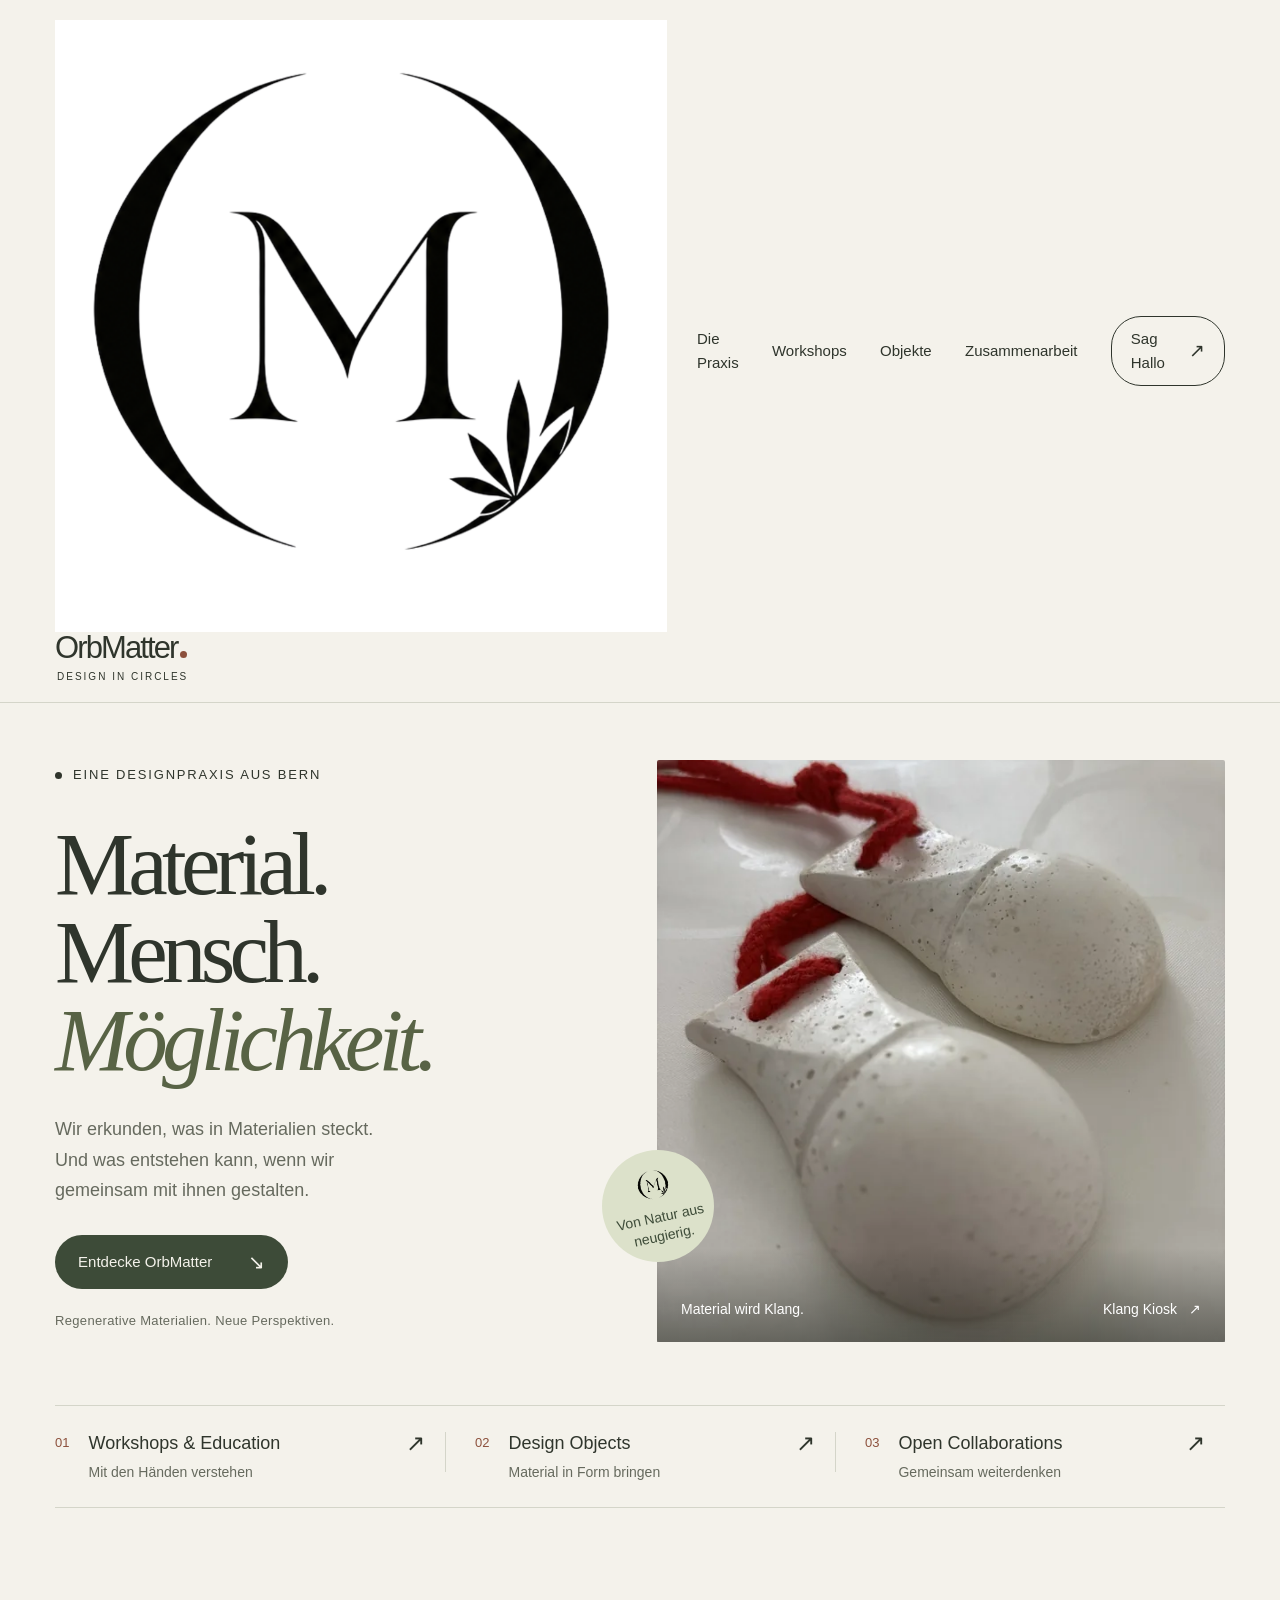
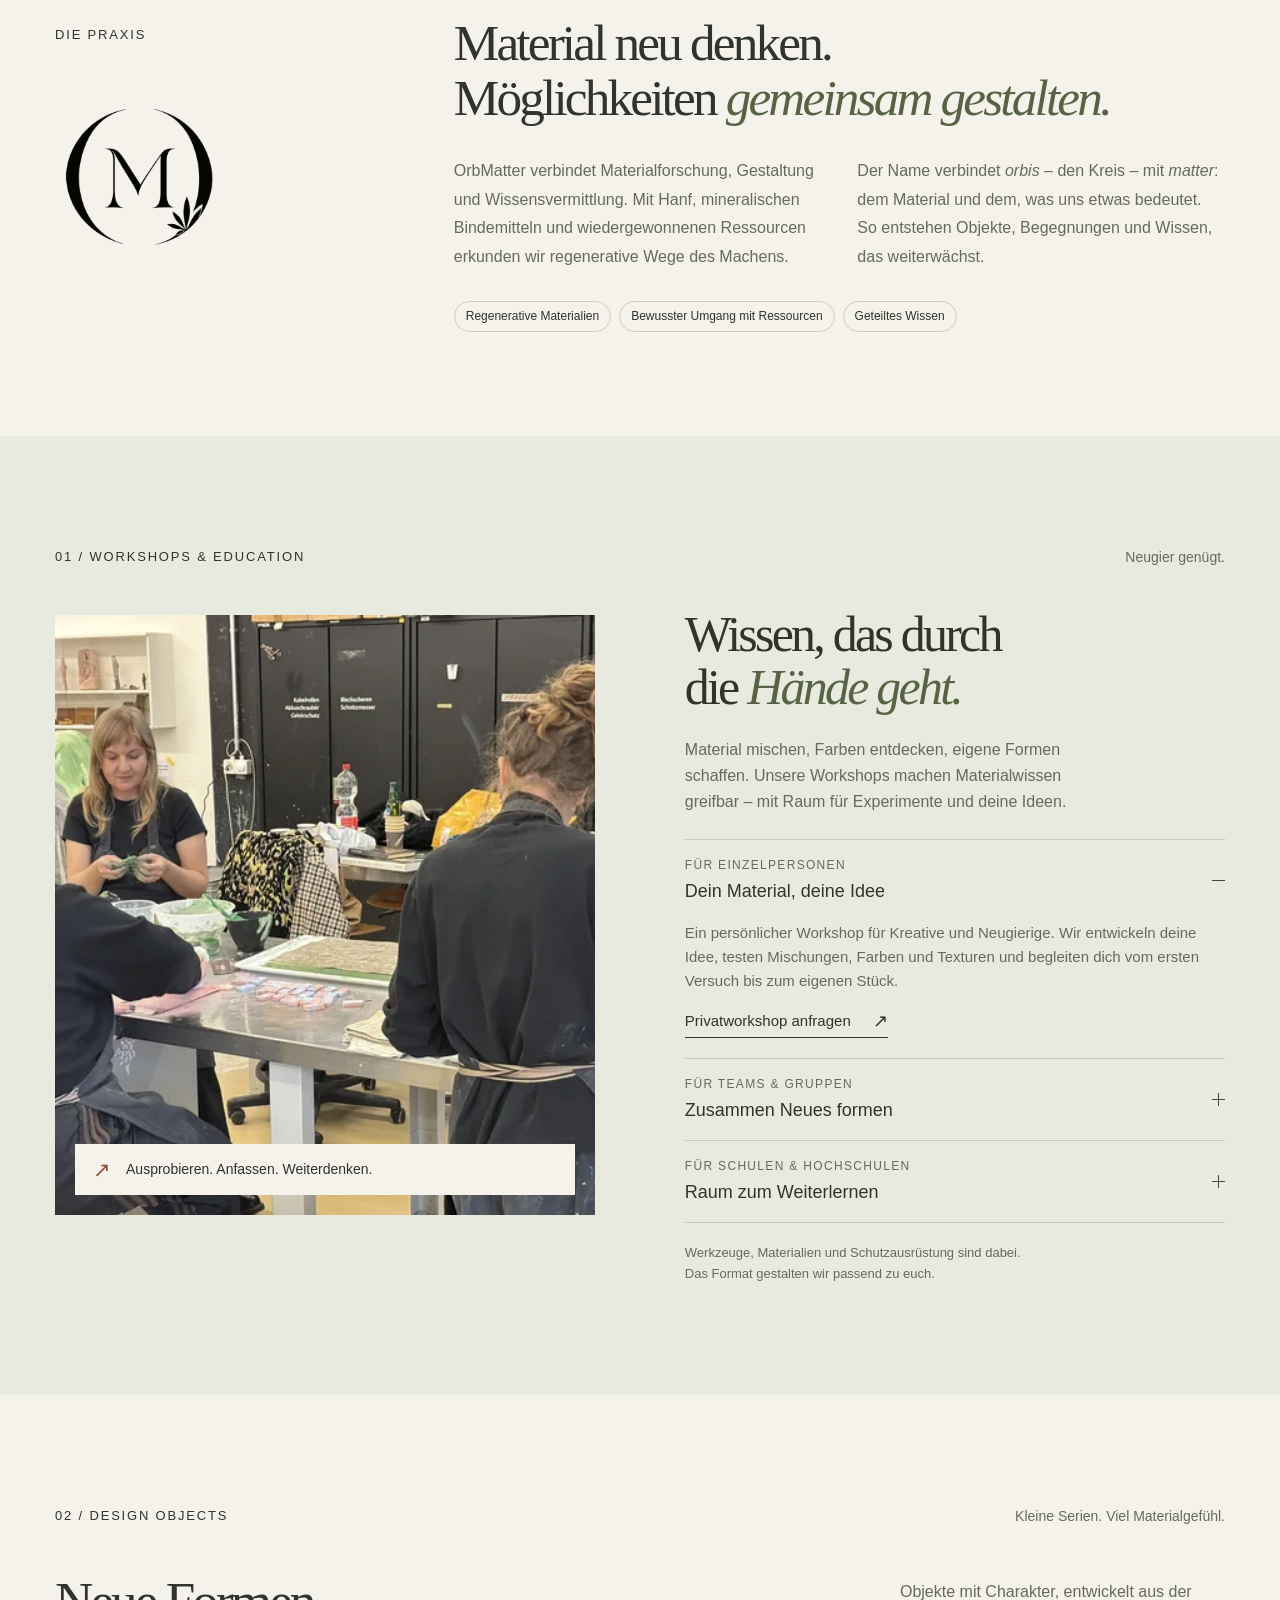
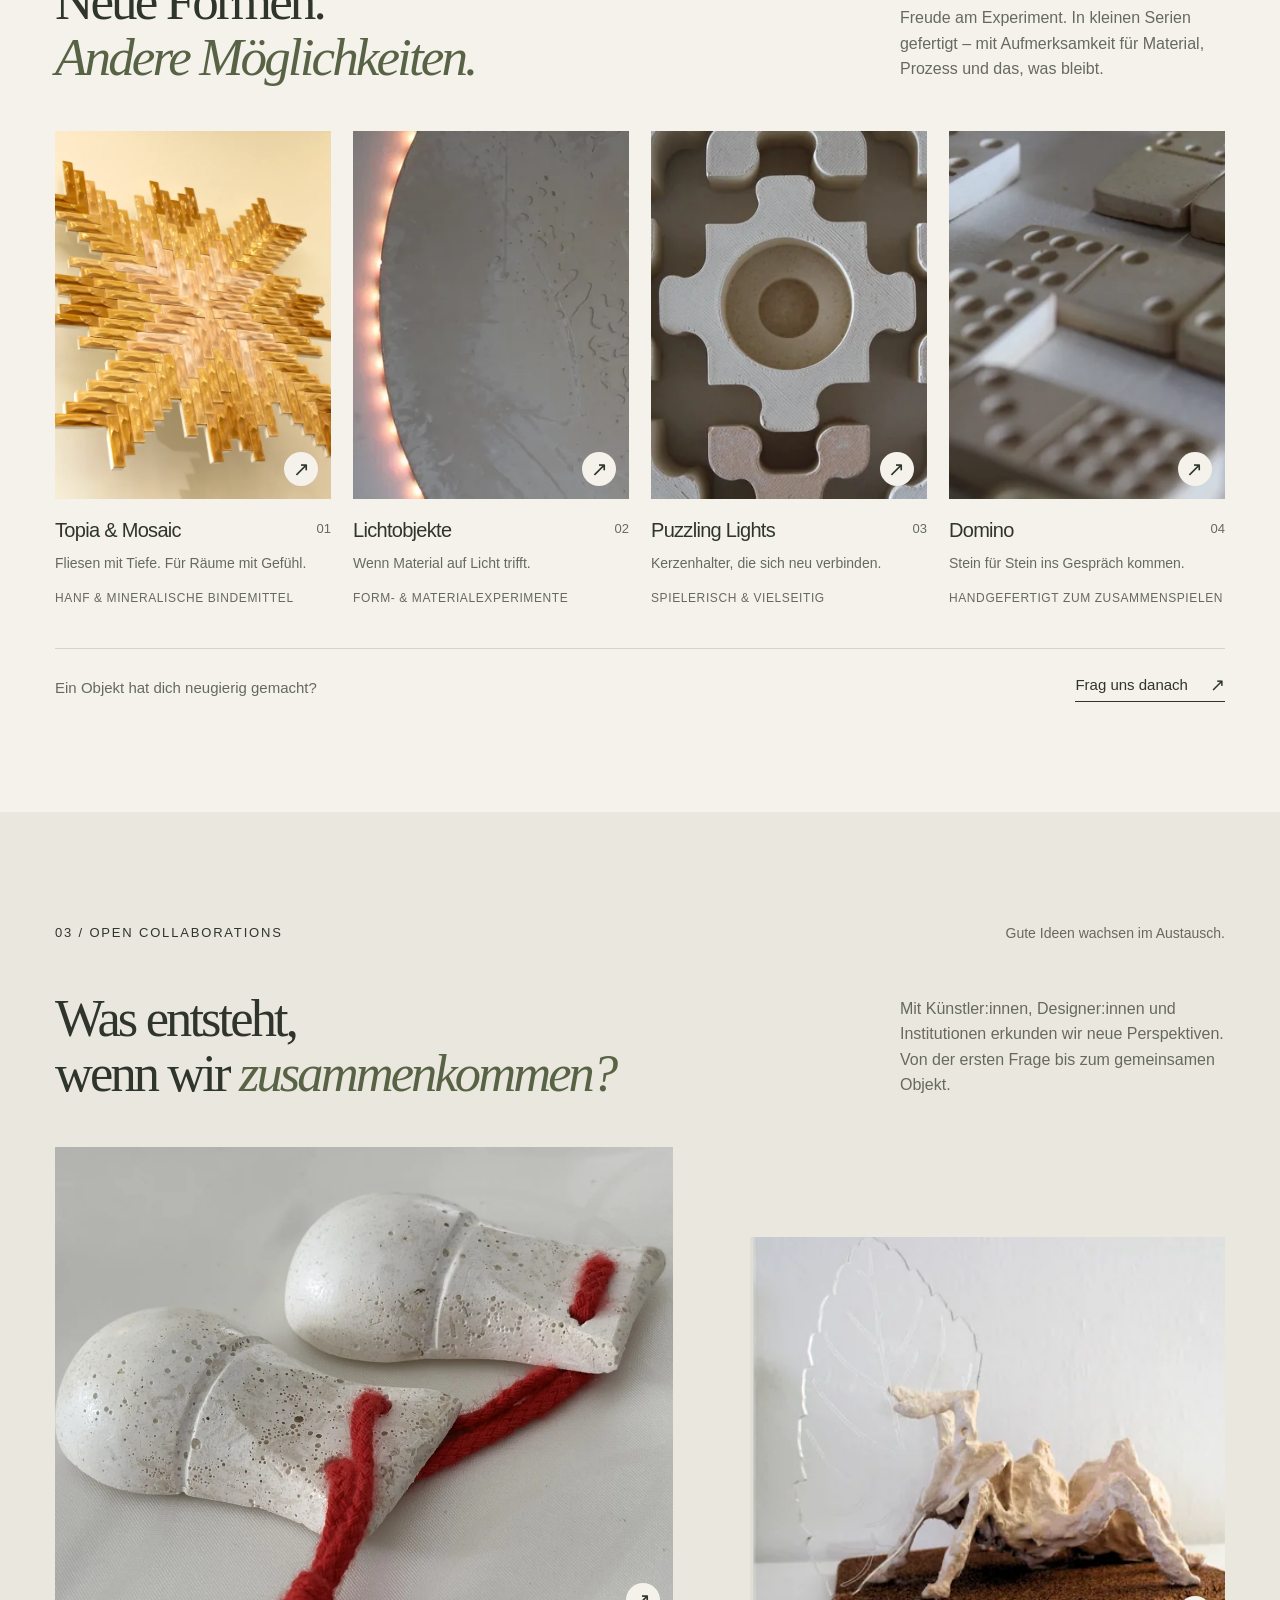
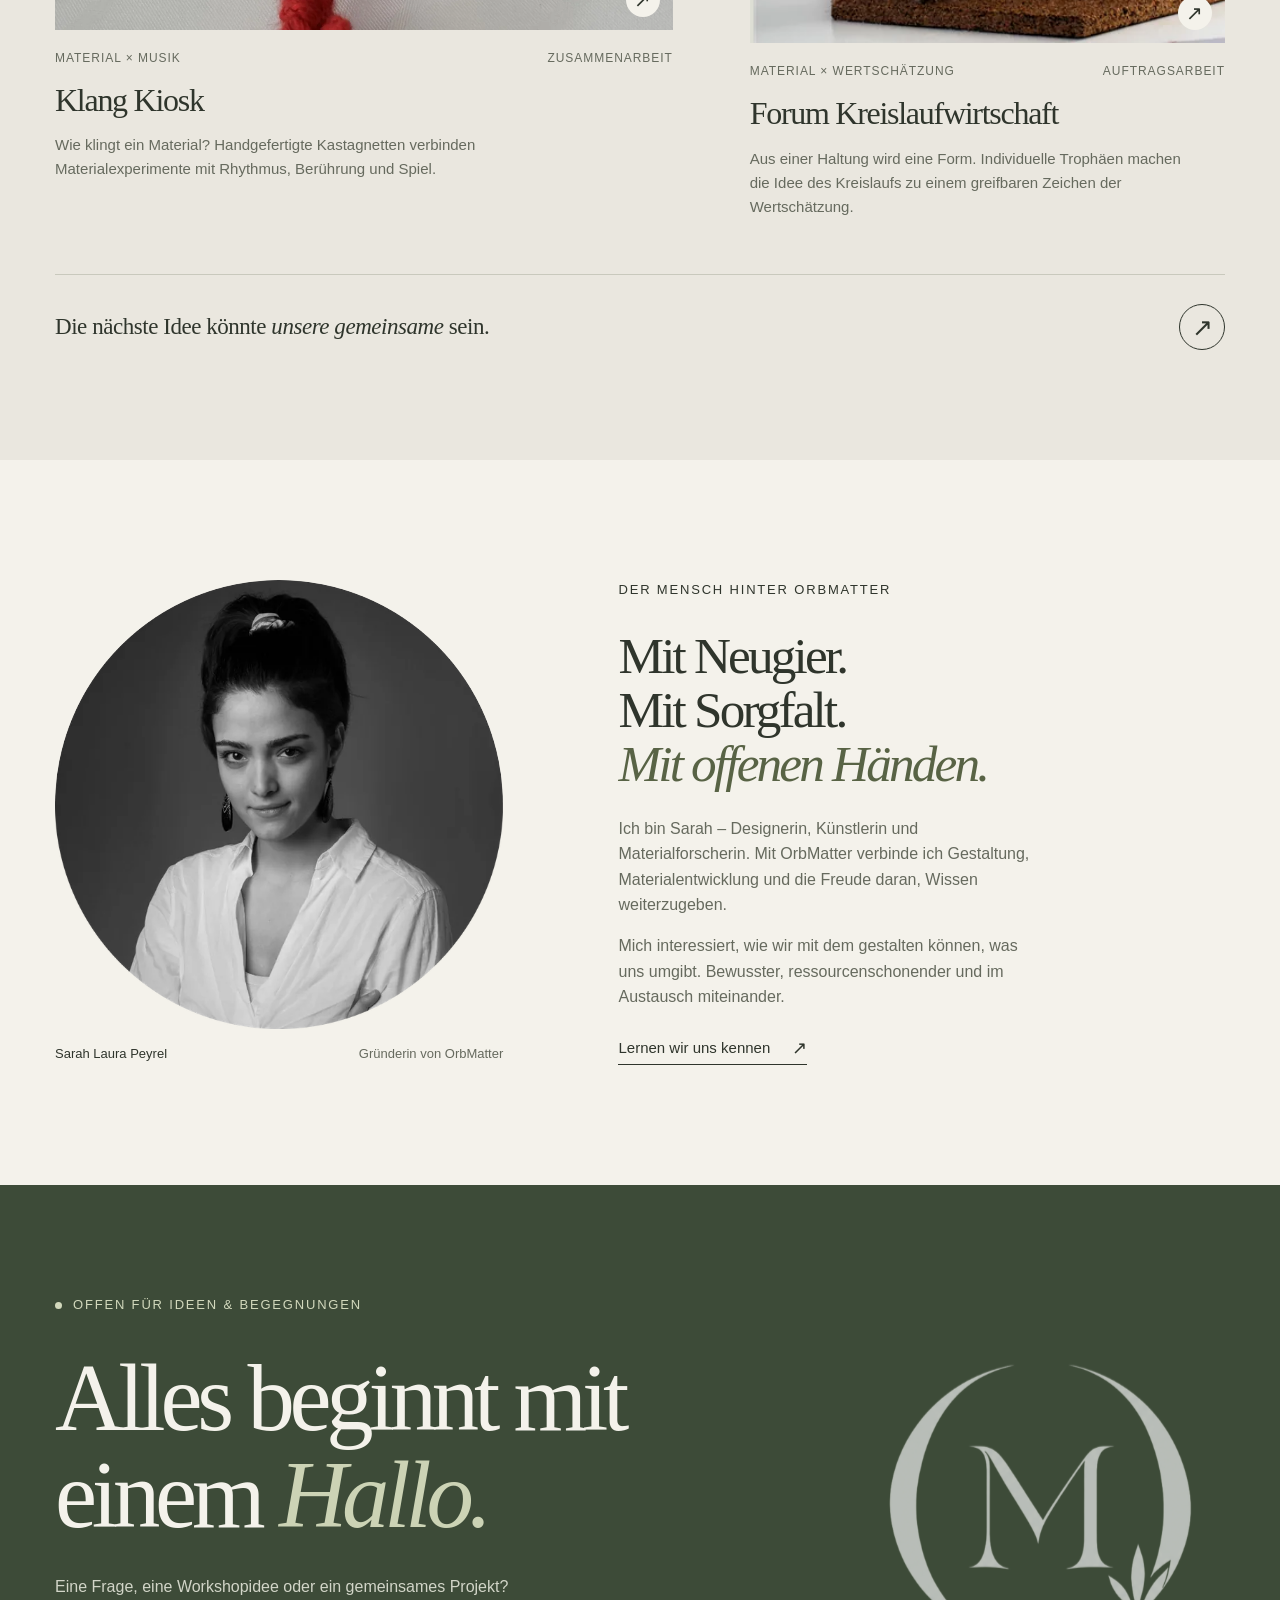
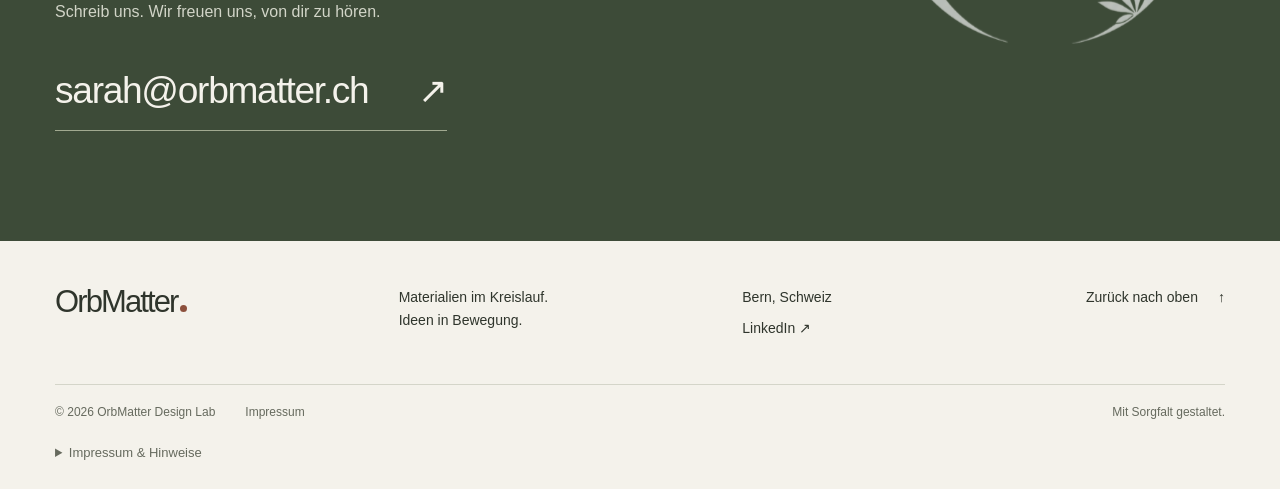
==== commit 3b7a888a: "Add OrbMatter logo to navigation home link" ====
--- a/index.html
+++ b/index.html
@@ -75,7 +75,10 @@
 <body>
   <a class="skip-link" href="#main">Zum Inhalt springen</a>
   <header class="site-header">
-    <a class="brand" href="#start" aria-label="OrbMatter — Startseite">OrbMatter<span class="brand-dot" aria-hidden="true"></span><span class="brand-sub">DESIGN IN CIRCLES</span></a>
+    <a class="brand brand-with-logo" href="#start" aria-label="OrbMatter — Startseite">
+      <img class="brand-logo" src="assets/images/orbMatter_logo.png" alt="" width="2000" height="2000">
+      <span class="brand-wordmark">OrbMatter<span class="brand-dot" aria-hidden="true"></span><span class="brand-sub">DESIGN IN CIRCLES</span></span>
+    </a>
     <button class="menu-toggle" type="button" aria-expanded="false" aria-controls="navigation"><span>Menü</span><span class="menu-icon" aria-hidden="true"></span></button>
     <nav class="navigation" id="navigation" aria-label="Hauptnavigation">
       <a href="#praxis">Die Praxis</a>
